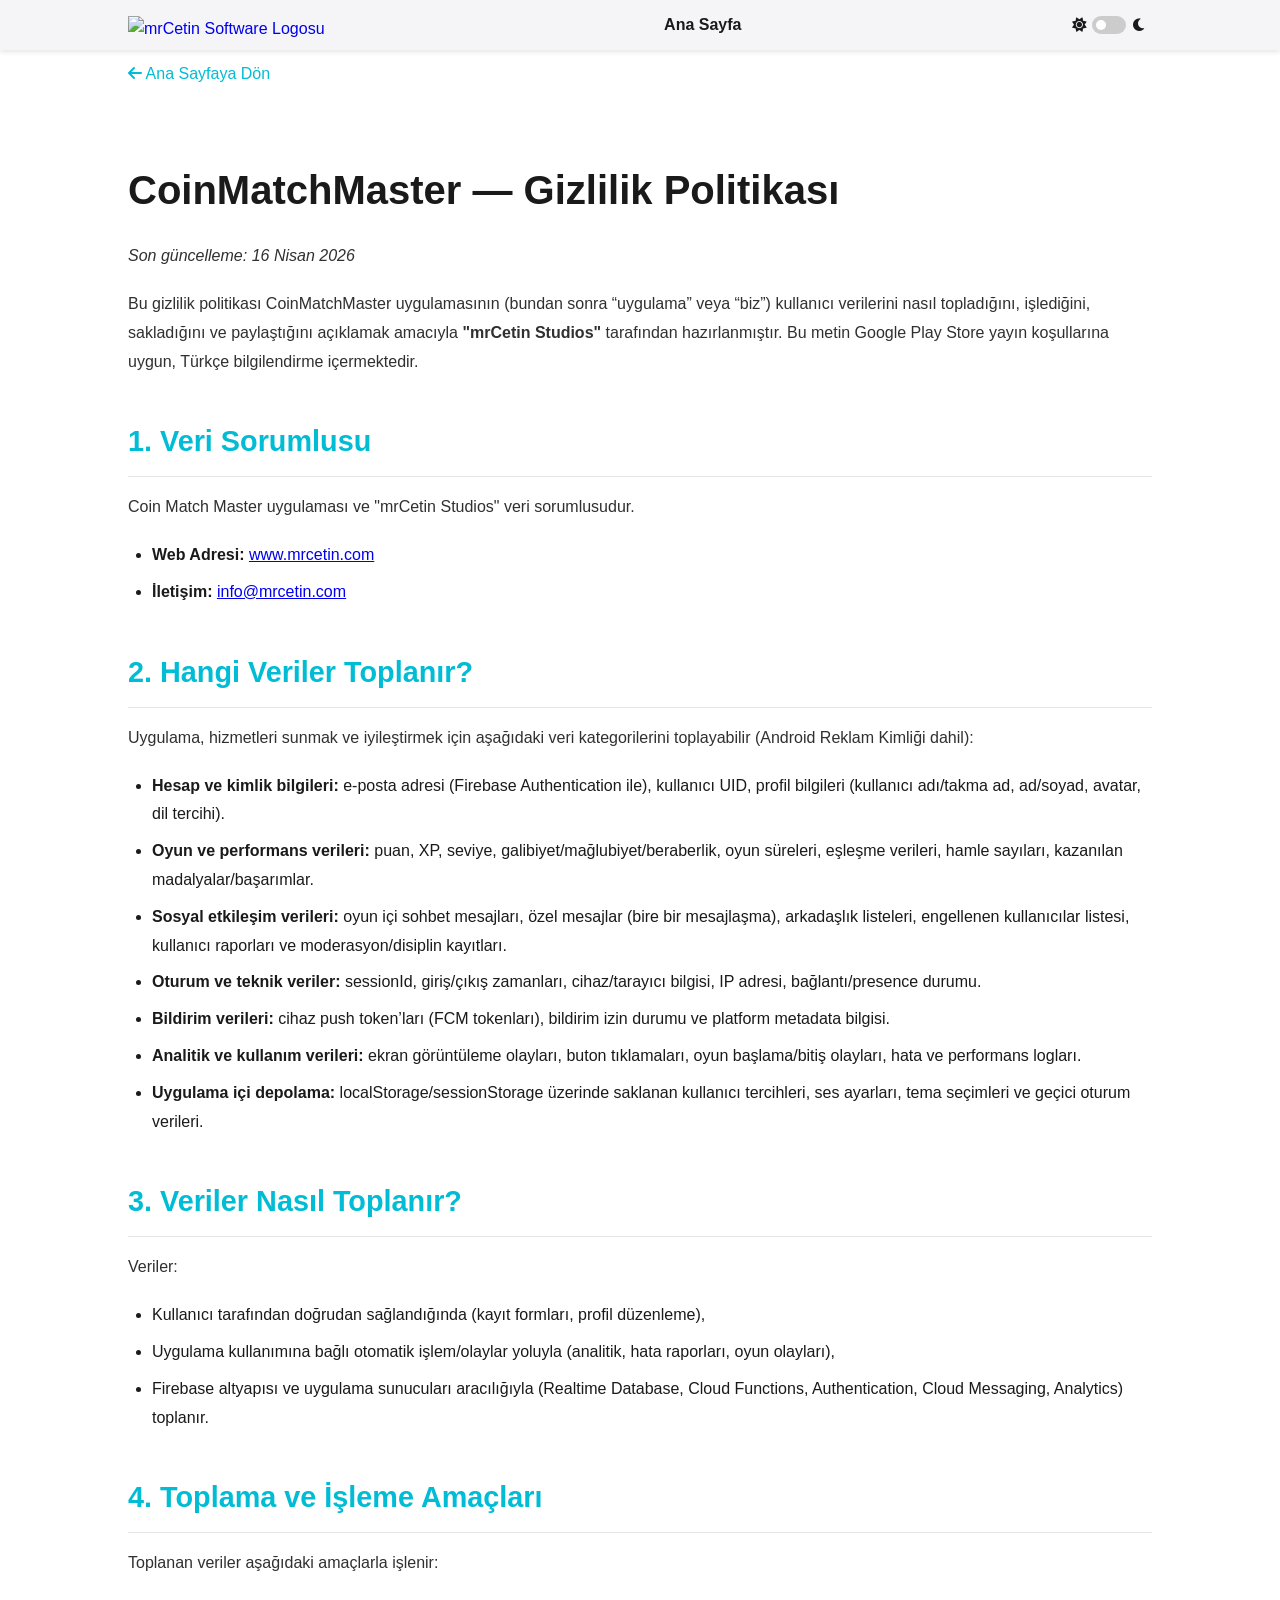
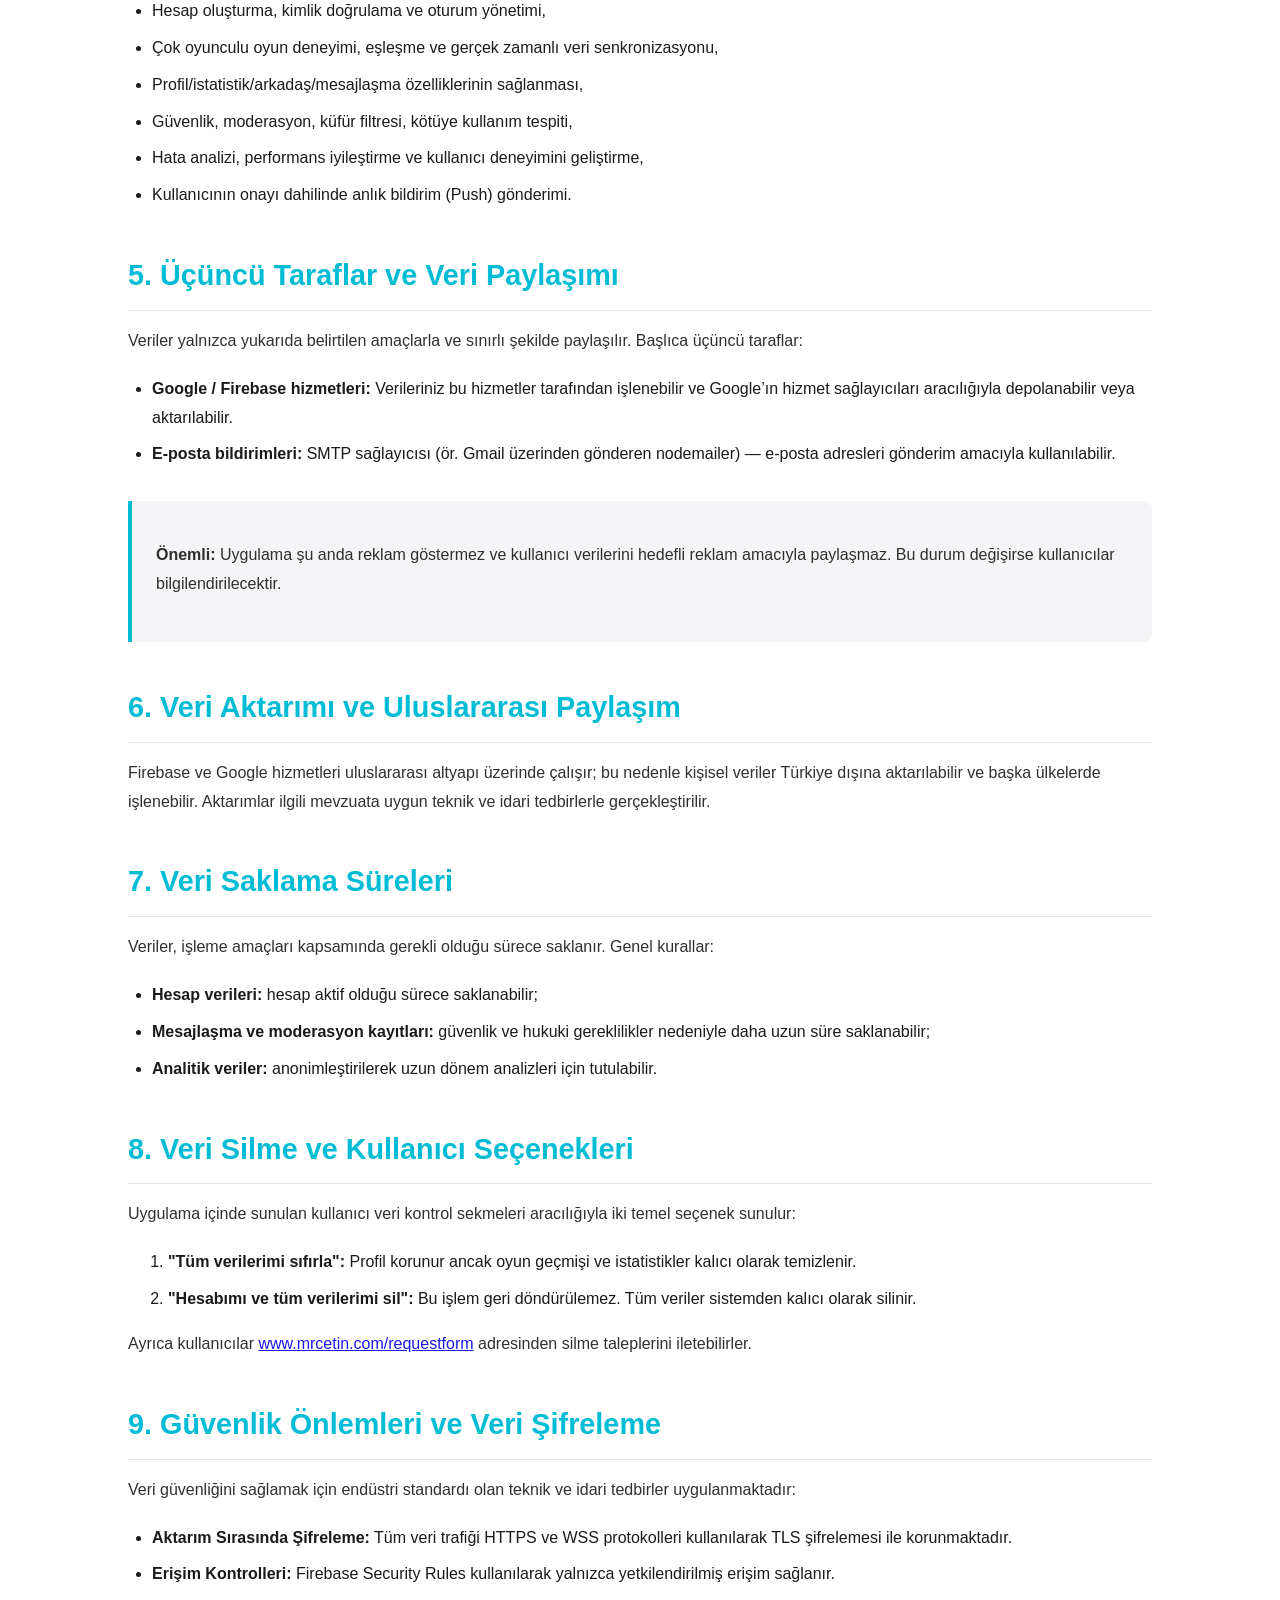
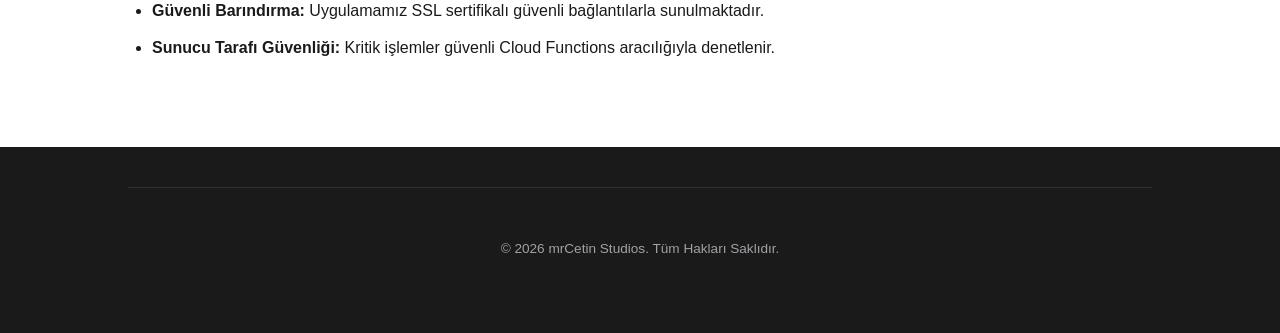
==== privacy-policy.html @ 42f7771f "Update footer links and copyright information; add privacy policy page." ====
<!DOCTYPE html>
<html lang="tr">
<head>
    <meta charset="UTF-8">
    <meta name="viewport" content="width=device-width, initial-scale=1.0">
    <title>Gizlilik Politikası — mrCetin Studios</title>
    <link rel="stylesheet" href="style.css">
    <link rel="stylesheet" href="https://cdnjs.cloudflare.com/ajax/libs/font-awesome/6.0.0-beta3/css/all.min.css">
    <style>
        .privacy-content {
            padding: 40px 0;
            line-height: 1.8;
        }
        .privacy-content h1 {
            font-size: 2.5rem;
            margin-bottom: 1rem;
            color: var(--color-text-primary);
        }
        .privacy-content h2 {
            font-size: 1.8rem;
            margin-top: 2.5rem;
            margin-bottom: 1rem;
            color: var(--color-accent-primary);
            border-bottom: 1px solid var(--color-shadow);
            padding-bottom: 0.5rem;
        }
        .privacy-content h3 {
            font-size: 1.3rem;
            margin-top: 1.5rem;
            color: var(--color-text-primary);
        }
        .privacy-content p {
            margin-bottom: 1.2rem;
            color: var(--color-text-primary);
            opacity: 0.9;
        }
        .privacy-content ul {
            margin-bottom: 1.5rem;
            padding-left: 1.5rem;
        }
        .privacy-content li {
            margin-bottom: 0.5rem;
        }
        .last-updated {
            font-style: italic;
            color: var(--color-footer-text);
            margin-bottom: 2rem;
        }
        .back-link {
            display: inline-block;
            margin-bottom: 2rem;
            color: var(--color-accent-primary);
            text-decoration: none;
            font-weight: 500;
        }
        .back-link:hover {
            text-decoration: underline;
        }
        .card-note {
            background-color: var(--color-background-secondary);
            border-left: 4px solid var(--color-accent-primary);
            padding: 1.5rem;
            margin: 2rem 0;
            border-radius: 0 8px 8px 0;
        }
    </style>
</head>
<body>
    <header>
        <div class="container">
            <a href="index.html" class="logo-link">
                <div class="logo">
                    <img src="logo.png" alt="mrCetin Software Logosu">
                </div>
            </a>
            <nav class="main-nav">
                <ul>
                    <li><a href="index.html">Ana Sayfa</a></li>
                </ul>
            </nav>
            <div class="theme-switch-wrapper">
                <i class="fas fa-sun"></i>
                <label class="theme-switch" for="theme-toggle">
                    <input type="checkbox" id="theme-toggle" />
                    <span class="slider"></span>
                </label>
                <i class="fas fa-moon"></i>
            </div>
            <div class="menu-toggle" id="mobile-menu-toggle">
                <i class="fas fa-bars"></i>
            </div>
        </div>
    </header>

    <div class="mobile-menu" id="mobile-menu">
        <nav>
            <ul>
                <li><a href="index.html">Ana Sayfa</a></li>
            </ul>
        </nav>
        <div class="theme-switch-wrapper mobile-theme-switch">
            <i class="fas fa-sun"></i>
            <label class="theme-switch" for="mobile-theme-toggle">
                <input type="checkbox" id="mobile-theme-toggle" />
                <span class="slider"></span>
            </label>
            <i class="fas fa-moon"></i>
        </div>
    </div>

    <main class="container">
        <article class="privacy-content">
            <a href="index.html" class="back-link"><i class="fas fa-arrow-left"></i> Ana Sayfaya Dön</a>
            
            <h1>CoinMatchMaster — Gizlilik Politikası</h1>
            <p class="last-updated">Son güncelleme: 16 Nisan 2026</p>

            <p>Bu gizlilik politikası CoinMatchMaster uygulamasının (bundan sonra “uygulama” veya “biz”) kullanıcı verilerini nasıl topladığını, işlediğini, sakladığını ve paylaştığını açıklamak amacıyla <strong>"mrCetin Studios"</strong> tarafından hazırlanmıştır. Bu metin Google Play Store yayın koşullarına uygun, Türkçe bilgilendirme içermektedir.</p>

            <h2>1. Veri Sorumlusu</h2>
            <p>Coin Match Master uygulaması ve "mrCetin Studios" veri sorumlusudur.</p>
            <ul>
                <li><strong>Web Adresi:</strong> <a href="http://www.mrcetin.com">www.mrcetin.com</a></li>
                <li><strong>İletişim:</strong> <a href="mailto:info@mrcetin.com">info@mrcetin.com</a></li>
            </ul>

            <h2>2. Hangi Veriler Toplanır?</h2>
            <p>Uygulama, hizmetleri sunmak ve iyileştirmek için aşağıdaki veri kategorilerini toplayabilir (Android Reklam Kimliği dahil):</p>
            <ul>
                <li><strong>Hesap ve kimlik bilgileri:</strong> e-posta adresi (Firebase Authentication ile), kullanıcı UID, profil bilgileri (kullanıcı adı/takma ad, ad/soyad, avatar, dil tercihi).</li>
                <li><strong>Oyun ve performans verileri:</strong> puan, XP, seviye, galibiyet/mağlubiyet/beraberlik, oyun süreleri, eşleşme verileri, hamle sayıları, kazanılan madalyalar/başarımlar.</li>
                <li><strong>Sosyal etkileşim verileri:</strong> oyun içi sohbet mesajları, özel mesajlar (bire bir mesajlaşma), arkadaşlık listeleri, engellenen kullanıcılar listesi, kullanıcı raporları ve moderasyon/disiplin kayıtları.</li>
                <li><strong>Oturum ve teknik veriler:</strong> sessionId, giriş/çıkış zamanları, cihaz/tarayıcı bilgisi, IP adresi, bağlantı/presence durumu.</li>
                <li><strong>Bildirim verileri:</strong> cihaz push token’ları (FCM tokenları), bildirim izin durumu ve platform metadata bilgisi.</li>
                <li><strong>Analitik ve kullanım verileri:</strong> ekran görüntüleme olayları, buton tıklamaları, oyun başlama/bitiş olayları, hata ve performans logları.</li>
                <li><strong>Uygulama içi depolama:</strong> localStorage/sessionStorage üzerinde saklanan kullanıcı tercihleri, ses ayarları, tema seçimleri ve geçici oturum verileri.</li>
            </ul>

            <h2>3. Veriler Nasıl Toplanır?</h2>
            <p>Veriler:</p>
            <ul>
                <li>Kullanıcı tarafından doğrudan sağlandığında (kayıt formları, profil düzenleme),</li>
                <li>Uygulama kullanımına bağlı otomatik işlem/olaylar yoluyla (analitik, hata raporları, oyun olayları),</li>
                <li>Firebase altyapısı ve uygulama sunucuları aracılığıyla (Realtime Database, Cloud Functions, Authentication, Cloud Messaging, Analytics) toplanır.</li>
            </ul>

            <h2>4. Toplama ve İşleme Amaçları</h2>
            <p>Toplanan veriler aşağıdaki amaçlarla işlenir:</p>
            <ul>
                <li>Hesap oluşturma, kimlik doğrulama ve oturum yönetimi,</li>
                <li>Çok oyunculu oyun deneyimi, eşleşme ve gerçek zamanlı veri senkronizasyonu,</li>
                <li>Profil/istatistik/arkadaş/mesajlaşma özelliklerinin sağlanması,</li>
                <li>Güvenlik, moderasyon, küfür filtresi, kötüye kullanım tespiti,</li>
                <li>Hata analizi, performans iyileştirme ve kullanıcı deneyimini geliştirme,</li>
                <li>Kullanıcının onayı dahilinde anlık bildirim (Push) gönderimi.</li>
            </ul>

            <h2>5. Üçüncü Taraflar ve Veri Paylaşımı</h2>
            <p>Veriler yalnızca yukarıda belirtilen amaçlarla ve sınırlı şekilde paylaşılır. Başlıca üçüncü taraflar:</p>
            <ul>
                <li><strong>Google / Firebase hizmetleri:</strong> Verileriniz bu hizmetler tarafından işlenebilir ve Google’ın hizmet sağlayıcıları aracılığıyla depolanabilir veya aktarılabilir.</li>
                <li><strong>E-posta bildirimleri:</strong> SMTP sağlayıcısı (ör. Gmail üzerinden gönderen nodemailer) — e-posta adresleri gönderim amacıyla kullanılabilir.</li>
            </ul>
            <div class="card-note">
                <p><strong>Önemli:</strong> Uygulama şu anda reklam göstermez ve kullanıcı verilerini hedefli reklam amacıyla paylaşmaz. Bu durum değişirse kullanıcılar bilgilendirilecektir.</p>
            </div>

            <h2>6. Veri Aktarımı ve Uluslararası Paylaşım</h2>
            <p>Firebase ve Google hizmetleri uluslararası altyapı üzerinde çalışır; bu nedenle kişisel veriler Türkiye dışına aktarılabilir ve başka ülkelerde işlenebilir. Aktarımlar ilgili mevzuata uygun teknik ve idari tedbirlerle gerçekleştirilir.</p>

            <h2>7. Veri Saklama Süreleri</h2>
            <p>Veriler, işleme amaçları kapsamında gerekli olduğu sürece saklanır. Genel kurallar:</p>
            <ul>
                <li><strong>Hesap verileri:</strong> hesap aktif olduğu sürece saklanabilir;</li>
                <li><strong>Mesajlaşma ve moderasyon kayıtları:</strong> güvenlik ve hukuki gereklilikler nedeniyle daha uzun süre saklanabilir;</li>
                <li><strong>Analitik veriler:</strong> anonimleştirilerek uzun dönem analizleri için tutulabilir.</li>
            </ul>

            <h2>8. Veri Silme ve Kullanıcı Seçenekleri</h2>
            <p>Uygulama içinde sunulan kullanıcı veri kontrol sekmeleri aracılığıyla iki temel seçenek sunulur:</p>
            <ol>
                <li><strong>"Tüm verilerimi sıfırla":</strong> Profil korunur ancak oyun geçmişi ve istatistikler kalıcı olarak temizlenir.</li>
                <li><strong>"Hesabımı ve tüm verilerimi sil":</strong> Bu işlem geri döndürülemez. Tüm veriler sistemden kalıcı olarak silinir.</li>
            </ol>
            <p>Ayrıca kullanıcılar <a href="http://www.mrcetin.com/requestform">www.mrcetin.com/requestform</a> adresinden silme taleplerini iletebilirler.</p>

            <h2>9. Güvenlik Önlemleri ve Veri Şifreleme</h2>
            <p>Veri güvenliğini sağlamak için endüstri standardı olan teknik ve idari tedbirler uygulanmaktadır:</p>
            <ul>
                <li><strong>Aktarım Sırasında Şifreleme:</strong> Tüm veri trafiği HTTPS ve WSS protokolleri kullanılarak TLS şifrelemesi ile korunmaktadır.</li>
                <li><strong>Erişim Kontrolleri:</strong> Firebase Security Rules kullanılarak yalnızca yetkilendirilmiş erişim sağlanır.</li>
                <li><strong>Güvenli Barındırma:</strong> Uygulamamız SSL sertifikalı güvenli bağlantılarla sunulmaktadır.</li>
                <li><strong>Sunucu Tarafı Güvenliği:</strong> Kritik işlemler güvenli Cloud Functions aracılığıyla denetlenir.</li>
            </ul>
        </article>
    </main>

    <footer>
        <div class="container">
            <p>&copy; 2026 mrCetin Studios. Tüm Hakları Saklıdır.</p>
        </div>
    </footer>

    <script src="script.js"></script>
</body>
</html>
---- style.css ----
:root {
    --color-text-primary: #1A1A1A;
    --color-background-primary: #FFFFFF;
    --color-background-secondary: #F5F5F7;
    --color-accent-primary: #00BCD4;
    --color-accent-secondary: #FF3B30;
    --color-header-background: #F5F5F7;
    --color-header-text: #1A1A1A;
    --color-footer-background: #1A1A1A;
    --color-footer-text: #A1A1A6;
    --color-modal-background: rgba(0,0,0,0.8);
    --color-modal-content-background: #FFFFFF;
    --color-shadow: rgba(0,0,0,0.1);
    --logo-filter: none;
}

[data-theme="dark"] {
    --color-text-primary: #FFFFFF;
    --color-background-primary: #1A1A1A;
    --color-background-secondary: #2C2C2E;
    --color-header-background: #1A1A1A;
    --color-header-text: #FFFFFF;
    --color-footer-text: #8E8E93;
    --color-modal-content-background: #2C2C2E;
    --color-shadow: rgba(255,255,255,0.2);
    --logo-filter: brightness(0) invert(1);
}

body {
    font-family: -apple-system, BlinkMacSystemFont, "Segoe UI", Roboto, Helvetica, Arial, sans-serif, "Apple Color Emoji", "Segoe UI Emoji", "Segoe UI Symbol";
    margin: 0;
    padding: 0;
    box-sizing: border-box;
    background-color: var(--color-background-primary);
    color: var(--color-text-primary);
    line-height: 1.6;
    transition: background-color 0.3s ease, color 0.3s ease;
}

.container {
    width: 90%;
    max-width: 1024px; /* Apple.com'a benzer daha dar bir içerik alanı */
    margin: 0 auto;
    padding: 20px 0;
}

/* Header */
header {
    background-color: var(--color-header-background);
    color: var(--color-header-text);
    padding: 3px 0; /* Further reduced vertical padding */
    position: fixed;
    width: 100%;
    top: 0;
    left: 0;
    z-index: 1000;
    box-shadow: 0 2px 5px var(--color-shadow);
}

header .container {
    display: flex;
    justify-content: space-between;
    align-items: center;
    padding: 5px 5px; /* Reduced vertical padding for header's container */
}

.logo-link {
    padding-top: 8px; /* Small buffer above the logo */
    text-decoration: none;
}

.logo {
    /* padding-top is now on .logo-link */
}

.logo img {
    height: 60px; /* Further reduced logo height */
    filter: none; /* Default dark logo for light mode */
    transition: filter 0.3s ease;
}

[data-theme="dark"] .logo img {
    filter: brightness(0) invert(1); /* Invert to white for dark mode */
}

nav.main-nav {
    display: flex;
}

nav.main-nav ul {
    list-style: none;
    margin: 0;
    padding: 0;
    display: flex;
}

nav.main-nav ul li {
    margin-left: 30px;
}

nav.main-nav ul li a {
    color: var(--color-header-text);
    text-decoration: none;
    font-weight: 600;
    font-size: 1em;
    transition: color 0.3s ease;
}

nav.main-nav ul li a:hover {
    color: var(--color-accent-primary); /* Vurgu rengi */
}

.language-selector.main-lang-selector {
    display: block;
}

.language-selector select {
    background-color: var(--color-header-background);
    color: var(--color-header-text);
    border: 1px solid var(--color-footer-text);
    padding: 6px 10px;
    border-radius: 5px;
    font-size: 0.9em;
    cursor: pointer;
    appearance: none;
    -webkit-appearance: none;
    -moz-appearance: none;
    background-repeat: no-repeat;
    background-position: right 8px top 50%;
    background-size: 10px auto;
    transition: background-color 0.3s ease, color 0.3s ease, border-color 0.3s ease;
    background-image: url('data:image/svg+xml;charset=US-ASCII,%3Csvg%20xmlns%3D%22http%3A%2F%2Fwww.w3.org%2F2000%2Fsvg%22%20width%3D%22292.4%22%20height%3D%22292.4%22%3E%3Cpath%20fill%3D%22%231A1A1A%22%20d%3D%22M287%2069.4a17.6%2017.6%200%200%200-13-5.4H18.4c-6.5%200-12.3%203.2-16.1%208.1-3.8%204.9-4.6%2011-2.4%2017.4l133.7%20163.5c3.8%204.9%209.6%208.1%2016.1%208.1s12.3-3.2%2016.1-8.1L289.4%2094.7c2.2-6.4%201.4-12.5-2.4-17.4z%22%2F%3E%3C%2Fsvg%3E');
}

[data-theme="dark"] .language-selector select {
    background-image: url('data:image/svg+xml;charset=US-ASCII,%3Csvg%20xmlns%3D%22http%3A%2F%2Fwww.w3.org%2F2000%2Fsvg%22%20width%3D%22292.4%22%20height%3D%22292.4%22%3E%3Cpath%20fill%3D%22%23FFFFFF%22%20d%3D%22M287%2069.4a17.6%2017.6%200%200%200-13-5.4H18.4c-6.5%200-12.3%203.2-16.1%208.1-3.8%204.9-4.6%2011-2.4%2017.4l133.7%20163.5c3.8%204.9%209.6%208.1%2016.1%208.1s12.3-3.2%2016.1-8.1L289.4%2094.7c2.2-6.4%201.4-12.5-2.4-17.4z%22%2F%3E%3C%2Fsvg%3E');
}

.language-selector select:focus {
    outline: none;
    border-color: var(--color-accent-primary);
}

.menu-toggle {
    display: none; /* Hide on desktop */
    font-size: 1.8em;
    cursor: pointer;
    color: var(--color-header-text);
}

/* Theme Toggle Switch */
.theme-switch-wrapper {
    display: flex;
    align-items: center;
    margin-left: 15px;
}

.theme-switch {
    display: inline-block;
    height: 18px;
    position: relative;
    width: 34px;
}

.theme-switch input {
    display:none;
}

.slider {
    background-color: #ccc;
    bottom: 0;
    cursor: pointer;
    left: 0;
    position: absolute;
    right: 0;
    top: 0;
    transition: .4s;
    border-radius: 18px;
}

.slider:before {
    background-color: white;
    bottom: 4px;
    content: "";
    height: 10px;
    left: 4px;
    position: absolute;
    transition: .4s;
    width: 10px;
    border-radius: 50%;
}

input:checked + .slider {
    background-color: var(--color-accent-primary);
}

input:checked + .slider:before {
    transform: translateX(16px);
}

.theme-switch-wrapper .fa-sun, .theme-switch-wrapper .fa-moon {
    color: var(--color-header-text);
    margin: 0 6px;
    font-size: 0.9em;
}

.mobile-menu {
    display: none; /* Hidden by default */
}

/* Hero Section */
.hero-section {
    background: var(--color-background-primary);
    color: var(--color-text-primary);
    text-align: center;
    padding: 140px 0; /* Adjusted for less space on desktop */
    display: flex;
    flex-direction: column; /* İçerikleri dikey hizalamak için */
    align-items: center;
    justify-content: center;
    /*min-height: 90vh; /* Tam ekran yüksekliği */
    margin-top: 0; /* Header yüksekliği kadar boşluk kaldırıldı, padding ile ayarlanacak */
    overflow: hidden; /* Animasyonlar için */
    position: relative;
}

.hero-section::before {
    content: '';
    position: absolute;
    top: 0;
    left: 0;
    width: 100%;
    height: 100%;
    background: linear-gradient(45deg, var(--color-accent-secondary), var(--color-accent-primary));
    opacity: 0.2;
    animation: gradientAnimation 15s ease infinite;
    z-index: 0;
}

.hero-section .container {
    position: relative;
    z-index: 1;
}

.hero-animated-logo {
    margin-bottom: 10px; /* Logo ile metin arasındaki boşluk azaltıldı */
    opacity: 0;
    animation: logoFadeInBlur 12s infinite alternate; /* Animasyon süresi artırıldı */
}

.hero-animated-logo img {
    height: 280px; /* Animasyonlu logo boyutu */
    filter: var(--logo-filter);
    transition: filter 0.3s ease;
}

@keyframes logoFadeInBlur {
    0% {
        opacity: 0;
        filter: var(--logo-filter) blur(10px);
        transform: translateY(-50px) scale(0.5);
    }
    10% {
        opacity: 1;
        filter: var(--logo-filter) blur(0px);
        transform: translateY(0) scale(1.2);
    }
    20% {
        opacity: 1;
        filter: var(--logo-filter) blur(0px);
        transform: translateY(0) scale(1.2);
    }
    25% {
        opacity: 0.5;
        filter: var(--logo-filter) blur(5px);
        transform: translateY(-5px) scale(1.15);
    }
    30% {
        opacity: 1;
        filter: var(--logo-filter) blur(0px);
        transform: translateY(0) scale(1.2);
    }
    80% {
        opacity: 1;
        filter: var(--logo-filter) blur(0px);
        transform: translateY(0) scale(1.2);
    }
    100% {
        opacity: 0;
        filter: var(--logo-filter) blur(10px);
        transform: translateY(50px) scale(0.5);
    }
}

.hero-section h1,
.hero-section p,
.hero-section .btn {
    opacity: 0; /* Re-enabled for testing IntersectionObserver */
    transform: translateY(30px); /* Re-enabled for testing IntersectionObserver */
    transition: opacity 0.8s ease-out, transform 0.8s ease-out;
}

.hero-section.is-visible h1 {
    opacity: 1;
    transform: translateY(0);
    transition-delay: 0.1s;
}

.hero-section.is-visible p {
    opacity: 1;
    transform: translateY(0);
    transition-delay: 0.3s;
}

.hero-section.is-visible .btn {
    opacity: 1;
    transform: translateY(0);
    transition-delay: 0.5s;
}

.hero-section h1 {
    font-size: 3.5em;
    margin-bottom: 20px;
    font-weight: 700;
    letter-spacing: -0.02em;
}

.hero-section p {
    font-size: 1.3em;
    margin-bottom: 40px;
    font-weight: 400;
    opacity: 0.8;
}

.btn {
    background-color: var(--color-accent-primary); /* Vurgu rengi */
    color: var(--color-white);
    padding: 12px 25px;
    text-decoration: none;
    border-radius: 50px;
    font-weight: 600;
    transition: background-color 0.3s ease, transform 0.2s ease;
    display: inline-block;
}

.btn:hover {
    background-color: #0097a7; /* Darker turquoise, consider making this a variable if needed */
    transform: translateY(-2px);
}

/* Section Stilleri */
.section {
    padding: 100px 0;
    text-align: center;
    background-color: var(--color-background-primary);
    position: relative; /* Animasyonlar için */
    overflow: hidden; /* Animasyonlar için */
    transition: background-color 0.3s ease;
}

.section:nth-of-type(even) {
    background-color: var(--color-background-secondary);
}

.section h2,
.section p,
.section .btn {
    opacity: 0;
    transform: translateY(30px);
    transition: opacity 0.8s ease-out, transform 0.8s ease-out;
}

.section.is-visible h2 {
    opacity: 1;
    transform: translateY(0);
    transition-delay: 0.1s;
}

.section.is-visible p {
    opacity: 1;
    transform: translateY(0);
    transition-delay: 0.3s;
}

.section.is-visible .btn {
    opacity: 1;
    transform: translateY(0);
    transition-delay: 0.5s;
}

.section h2 {
    font-size: 2.8em;
    margin-bottom: 50px;
    color: var(--color-text-primary);
    font-weight: 700;
    letter-spacing: -0.01em;
}

.section p {
    font-size: 1.1em;
    max-width: 800px;
    margin: 0 auto 20px auto;
    color: var(--color-text-secondary); /* Using a secondary text color for paragraphs */
}

/* Project Grid Stilleri */
.project-grid {
    display: grid;
    grid-template-columns: repeat(auto-fit, minmax(300px, 1fr));
    gap: 30px;
    margin-top: 50px;
}

.project-card {
    background-color: var(--color-background-primary);
    border-radius: 10px;
    box-shadow: 0 4px 15px var(--color-shadow);
    padding: 30px;
    text-align: left;
    transition: transform 0.3s ease, box-shadow 0.3s ease, background-color 0.3s ease;
}

.project-card:hover {
    transform: translateY(-10px);
    box-shadow: 0 8px 25px var(--color-shadow);
}

.project-card h3 {
    font-size: 1.8em;
    color: var(--color-text-primary);
    margin-bottom: 15px;
}

.project-card p {
    font-size: 1em;
    color: var(--color-text-secondary);
    line-height: 1.6;
    margin-bottom: 15px;
}

.project-card .status {
    display: inline-block;
    background-color: var(--color-accent-primary);
    color: var(--color-white);
    padding: 5px 15px;
    border-radius: 20px;
    font-size: 0.8em;
    font-weight: 600;
}

/* Contact Info Stilleri */
.contact-info {
    display: flex;
    flex-direction: column;
    align-items: center;
    margin-top: 30px;
}

.contact-info p,
.contact-info a {
    display: flex;
    align-items: center;
    margin: 10px 0;
    font-size: 1.1em;
    color: var(--color-text-primary);
    text-decoration: none;
}

.contact-info p i,
.contact-info a i {
    font-size: 1.3em;
    margin-right: 10px;
    color: var(--color-accent-primary);
}

.contact-info a:hover {
    color: var(--color-accent-primary);
}

/* Footer */
footer {
    background-color: var(--color-footer-background);
    color: var(--color-footer-text);
    padding: 40px 0;
    font-size: 0.85em;
    text-align: center;
    transition: background-color 0.3s ease, color 0.3s ease;
}

footer .container {
    border-top: 1px solid rgba(255,255,255,0.1);
    padding-top: 30px;
}

.footer-links {
    margin-bottom: 20px;
}

.footer-links a {
    color: var(--color-footer-text);
    text-decoration: none;
    margin: 0 15px;
    transition: color 0.3s ease;
}

.footer-links a:hover {
    color: var(--color-header-text); /* Using header text color for hover */
}

footer p {
    margin-top: 20px;
    color: var(--color-footer-text);
}

/* Modals */
.modal {
    display: none; /* Varsayılan olarak gizli */
    position: fixed; /* Sayfanın tamamını kaplar */
    z-index: 2000; /* Diğer her şeyin üzerinde */
    left: 0;
    top: 0;
    width: 100%;
    height: 100%;
    overflow: auto; /* İçerik sığmazsa kaydırma çubuğu */
    background-color: var(--color-modal-background); /* Yarı saydam siyah arka plan */
    backdrop-filter: blur(5px); /* Arka planı bulanıklaştır */
    -webkit-backdrop-filter: blur(5px);
}

.modal-content {
    background-color: var(--color-modal-content-background);
    margin: 10% auto; /* Üstten ve alttan boşluk, ortalanmış */
    padding: 20px; /* Adjusted padding */
    border: 1px solid var(--color-shadow);
    width: 80%; /* Genişlik */
    max-width: 700px;
    border-radius: 10px;
    position: relative;
    box-shadow: 0 5px 15px var(--color-shadow);
    animation: modalOpen 0.3s ease-out;
    transition: background-color 0.3s ease;
}

.modal-content h2 {
    color: var(--color-text-primary);
    font-size: 2em;
    margin-bottom: 20px;
}

.modal-content p {
    color: var(--color-text-secondary);
    text-align: left;
    font-size: 1em;
    line-height: 1.8;
    word-wrap: break-word; /* Ensures long words break and wrap */
    word-break: break-word; /* Ensures long words break and wrap */
}

.close-button {
    color: var(--color-text-primary);
    position: absolute;
    top: 15px;
    right: 25px;
    font-size: 35px;
    font-weight: bold;
    cursor: pointer;
    transition: color 0.3s ease;
}

.close-button:hover,
.close-button:focus {
    color: var(--color-accent-secondary);
    text-decoration: none;
    cursor: pointer;
}

@keyframes modalOpen {
    from { opacity: 0; transform: translateY(-50px); }
    to { opacity: 1; transform: translateY(0); }
}

/* Animasyonlar */
@keyframes gradientAnimation {
    0% { background-position: 0% 50%; }
    50% { background-position: 100% 50%; }
    100% { background-position: 0% 50%; }
}

/* Responsive Tasarım */
@media (max-width: 768px) {
    header .container {
        flex-direction: row; /* Keep logo and toggle on same row */
        justify-content: space-between; /* Space between logo and toggle */
        align-items: center;
    }

    nav.main-nav,
    .language-selector.main-lang-selector,
    .theme-switch-wrapper:not(.mobile-theme-switch) {
        display: none; /* Hide desktop nav and theme switcher on mobile */
    }

    .menu-toggle {
        display: block; /* Show hamburger icon on mobile */
    }

    .mobile-theme-switch {
        margin-top: 30px;
    }

    .mobile-menu {
        position: fixed;
        top: 0;
        left: 0;
        width: 100%;
        height: 100%;
        background-color: var(--color-header-background); /* Dark overlay */
        z-index: 999;
        display: flex;
        flex-direction: column;
        justify-content: center;
        align-items: center;
        transform: translateX(100%); /* Start off-screen to the right */
        transition: transform 0.3s ease-in-out, background-color 0.3s ease;
    }

    .mobile-menu.is-open {
        transform: translateX(0); /* Slide in */
    }

    .mobile-menu nav ul {
        list-style: none;
        padding: 0;
        text-align: center;
        margin-bottom: 30px;
    }

    .mobile-menu nav ul li {
        margin: 20px 0;
    }

    .mobile-menu nav ul li a {
        color: var(--color-header-text);
        text-decoration: none;
        font-size: 1.8em;
        font-weight: 600;
        transition: color 0.3s ease;
    }

    .mobile-menu nav ul li a:hover {
        color: var(--color-accent-primary);
    }

    .mobile-menu .language-selector select {
        background-color: var(--color-header-background);
        color: var(--color-header-text);
        border: 1px solid var(--color-footer-text);
        padding: 10px 20px;
        border-radius: 5px;
        font-size: 1.2em;
        cursor: pointer;
        appearance: none;
        -webkit-appearance: none;
        -moz-appearance: none;
        background-image: url('data:image/svg+xml;charset=US-ASCII,%3Csvg%20xmlns%3D%22http%3A%2F%2Fwww.w3.org%2F2000%2Fsvg%22%20width%3D%22292.4%22%20height%3D%22292.4%22%3E%3Cpath%20fill%3D%22%23ffffff%22%20d%3D%22M287%2069.4a17.6%2017.6%200%200%200-13-5.4H18.4c-6.5%200-12.3%203.2-16.1%208.1-3.8%204.9-4.6%2011-2.4%2017.4l133.7%20163.5c3.8%204.9%209.6%208.1%2016.1%208.1s12.3-3.2%2016.1-8.1L289.4%2094.7c2.2-6.4%201.4-12.5-2.4-17.4z%22%2F%3E%3C%2Fsvg%3E');
        background-repeat: no-repeat;
        background-position: right 15px center;
        background-size: 15px auto;
    }

    .hero-section {
        padding: 120px 0; /* Increased padding for mobile */
        min-height: auto; /* Allow height to be determined by content */
    }

    .hero-section h1 {
        font-size: 2.5em;
    }

    .hero-section p {
        font-size: 1.1em;
    }

    .section h2 {
        font-size: 2.2em;
    }

    .footer-links a {
        display: block;
        margin: 10px 0;
    }

    .modal-content {
        width: 95%;
        margin: 0 auto; /* Remove vertical margin */
        max-height: 100vh; /* Limit height to viewport height */
        overflow-y: auto; /* Enable vertical scrolling */
    }
}
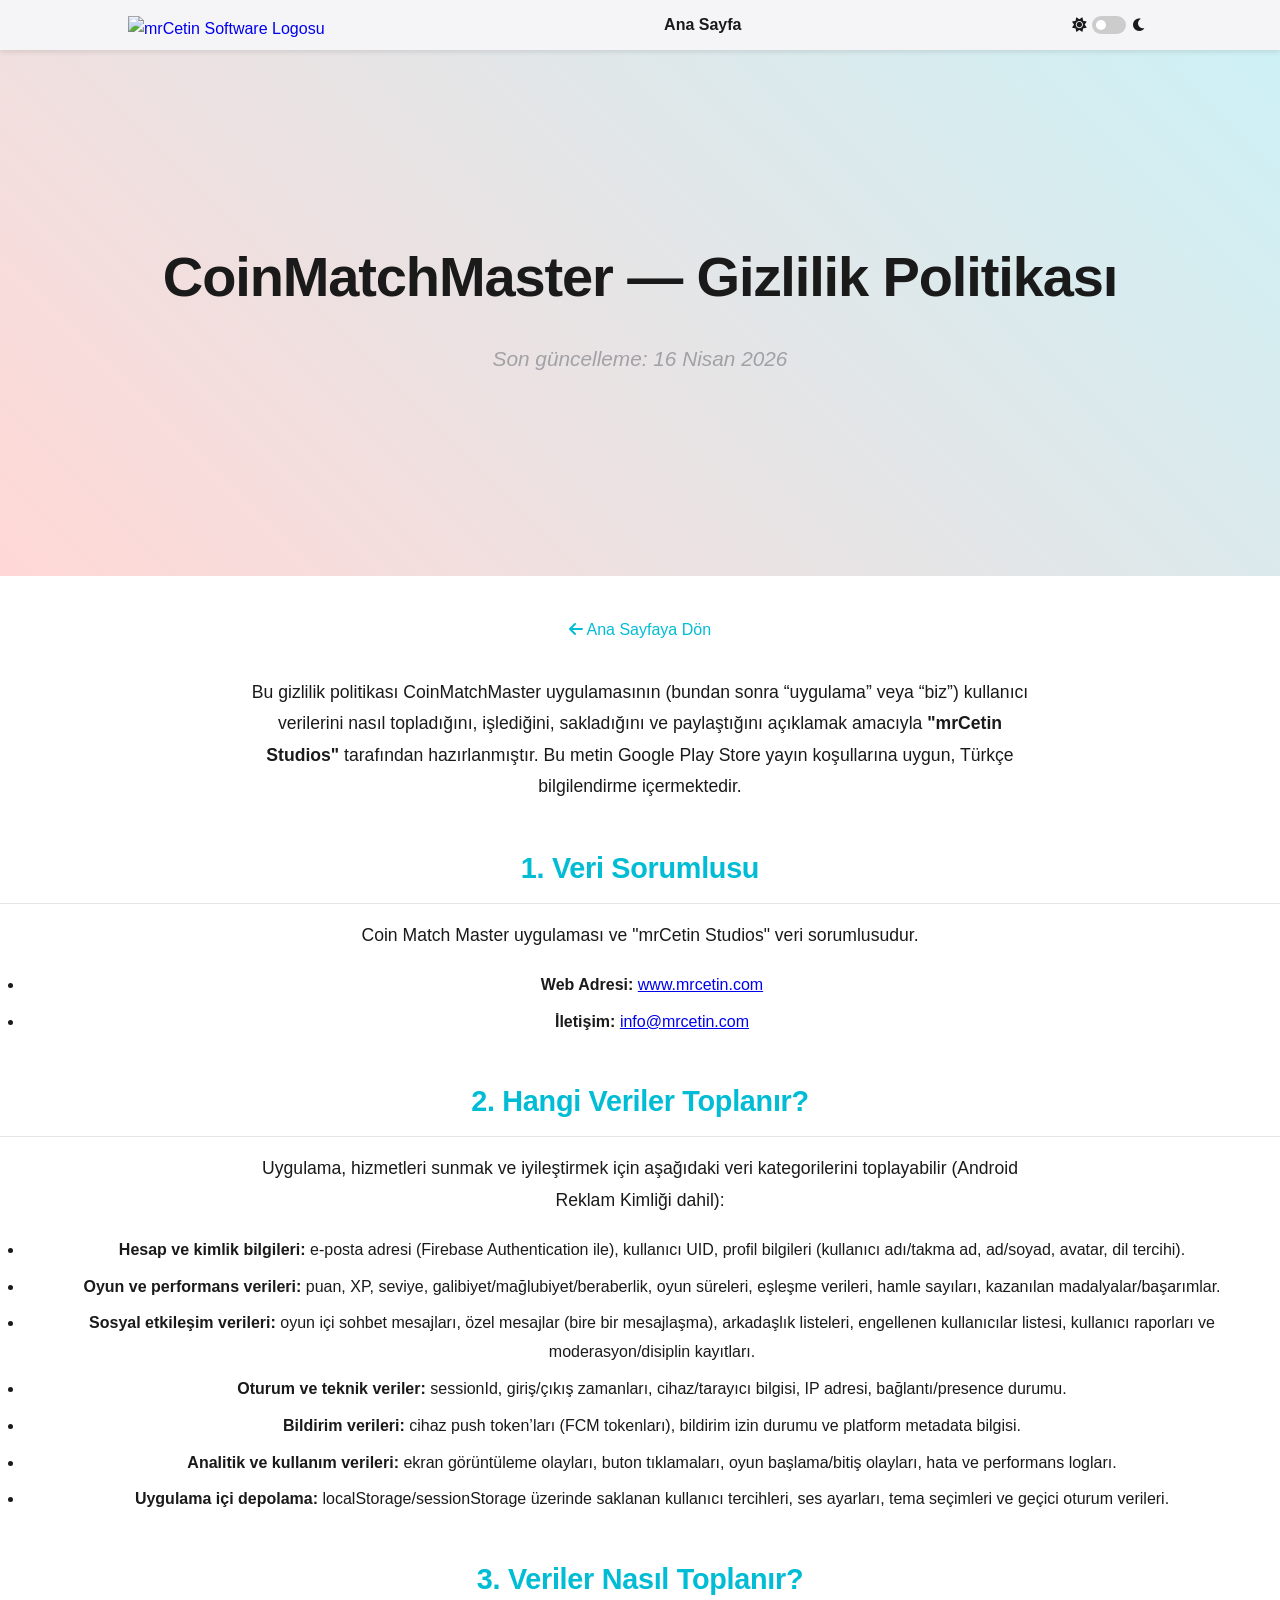
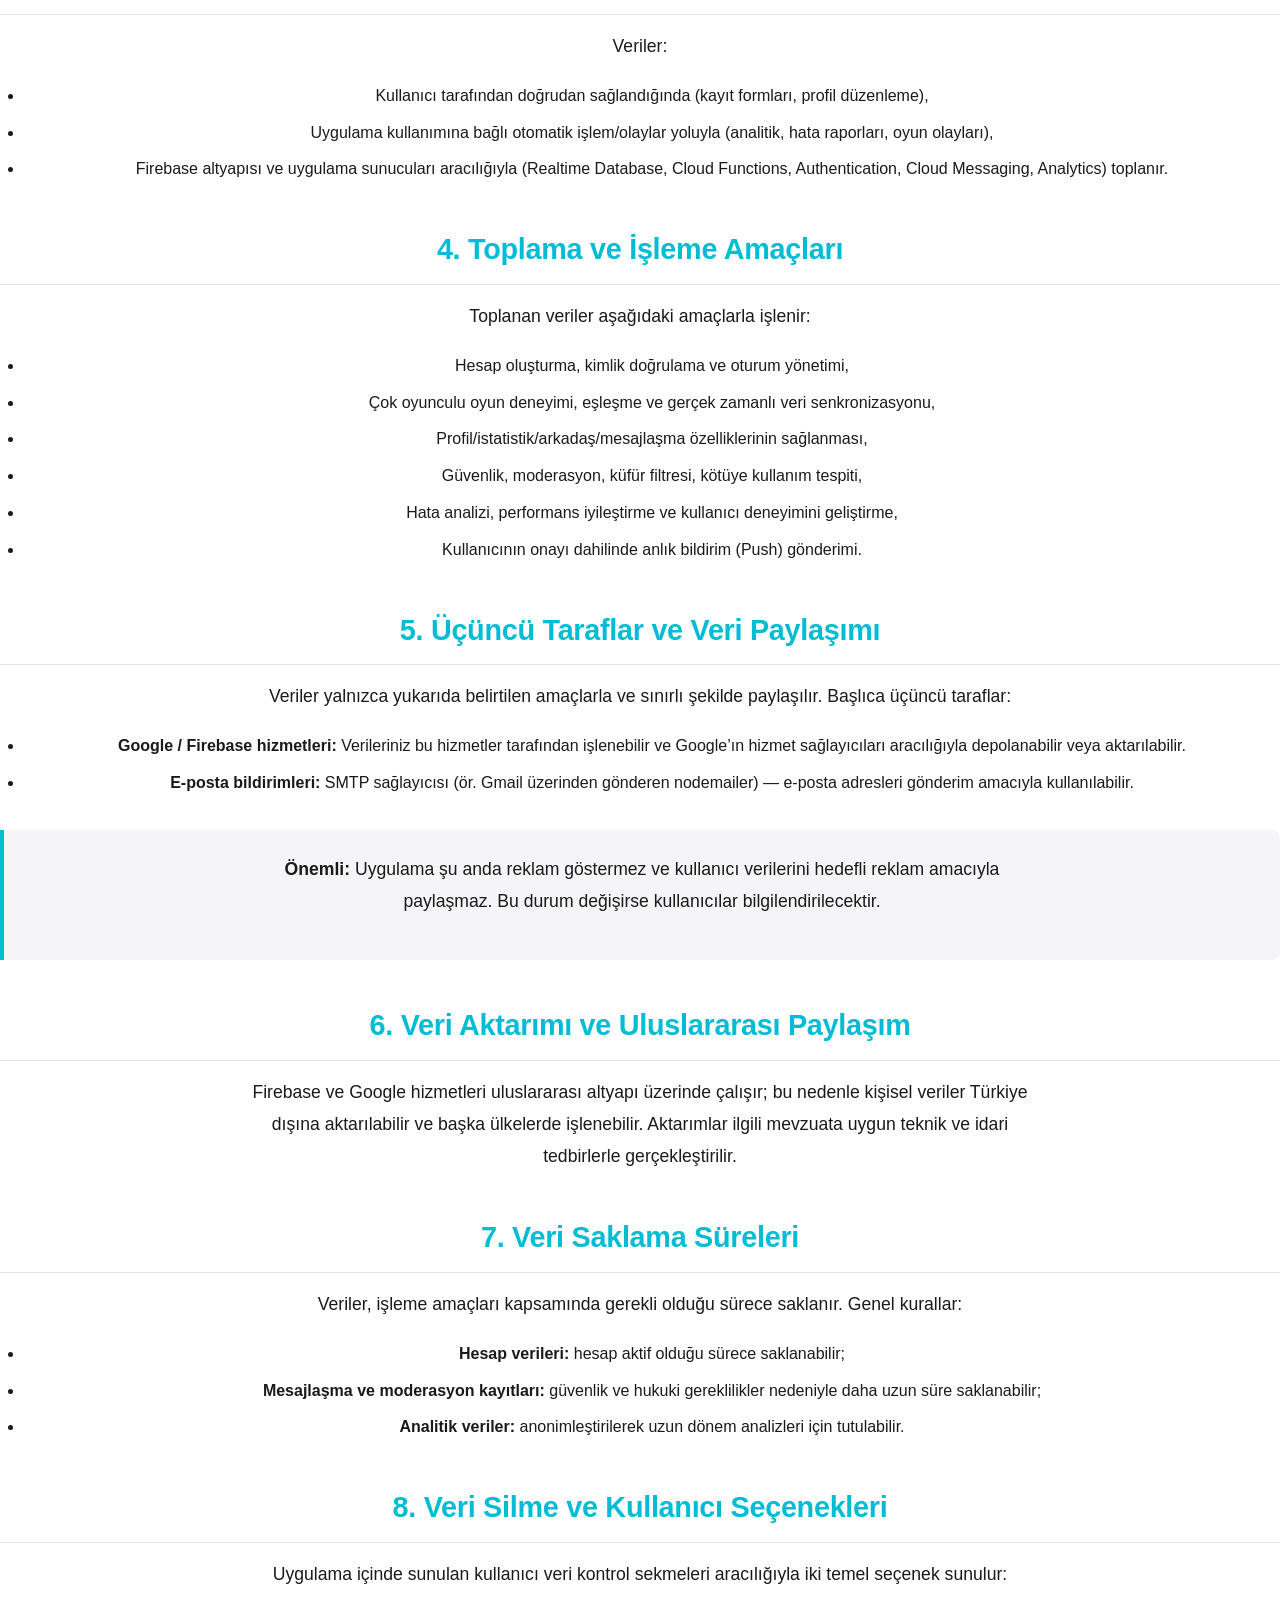
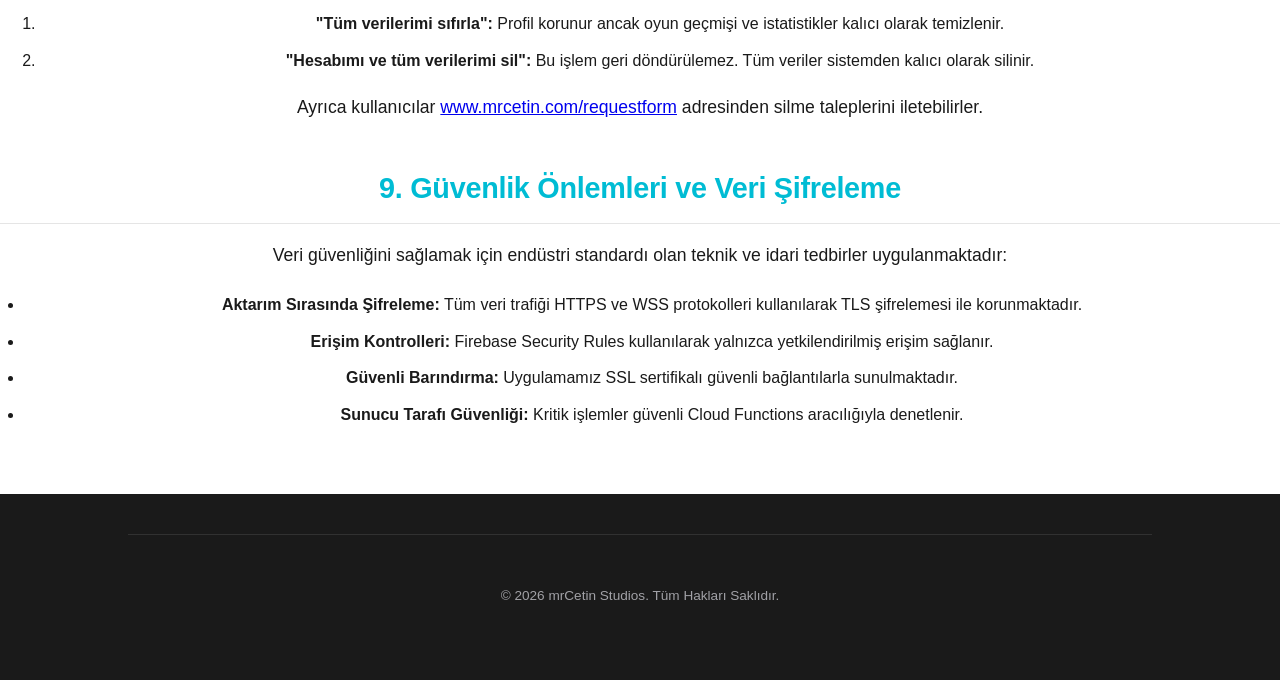
==== commit 5e220fe7: "Update contact email and add request form page" ====
--- a/privacy-policy.html
+++ b/privacy-policy.html
@@ -108,12 +108,19 @@
         </div>
     </div>
 
-    <main class="container">
-        <article class="privacy-content">
+    <main>
+        <section id="hero" class="hero-section">
+            <div class="container">
+                <div class="hero-animated-logo">
+                    <img src="logo.png" alt="mrCetin Software Animasyonlu Logo">
+                </div>
+                <h1>CoinMatchMaster — Gizlilik Politikası</h1>
+                <p class="last-updated">Son güncelleme: 16 Nisan 2026</p>
+            </div>
+        </section>
+
+        <article class="privacy-content section">
             <a href="index.html" class="back-link"><i class="fas fa-arrow-left"></i> Ana Sayfaya Dön</a>
-            
-            <h1>CoinMatchMaster — Gizlilik Politikası</h1>
-            <p class="last-updated">Son güncelleme: 16 Nisan 2026</p>
 
             <p>Bu gizlilik politikası CoinMatchMaster uygulamasının (bundan sonra “uygulama” veya “biz”) kullanıcı verilerini nasıl topladığını, işlediğini, sakladığını ve paylaştığını açıklamak amacıyla <strong>"mrCetin Studios"</strong> tarafından hazırlanmıştır. Bu metin Google Play Store yayın koşullarına uygun, Türkçe bilgilendirme içermektedir.</p>
 
@@ -182,7 +189,7 @@
                 <li><strong>"Tüm verilerimi sıfırla":</strong> Profil korunur ancak oyun geçmişi ve istatistikler kalıcı olarak temizlenir.</li>
                 <li><strong>"Hesabımı ve tüm verilerimi sil":</strong> Bu işlem geri döndürülemez. Tüm veriler sistemden kalıcı olarak silinir.</li>
             </ol>
-            <p>Ayrıca kullanıcılar <a href="http://www.mrcetin.com/requestform">www.mrcetin.com/requestform</a> adresinden silme taleplerini iletebilirler.</p>
+            <p>Ayrıca kullanıcılar <a href="requestform.html">www.mrcetin.com/requestform</a> adresinden silme taleplerini iletebilirler.</p>
 
             <h2>9. Güvenlik Önlemleri ve Veri Şifreleme</h2>
             <p>Veri güvenliğini sağlamak için endüstri standardı olan teknik ve idari tedbirler uygulanmaktadır:</p>
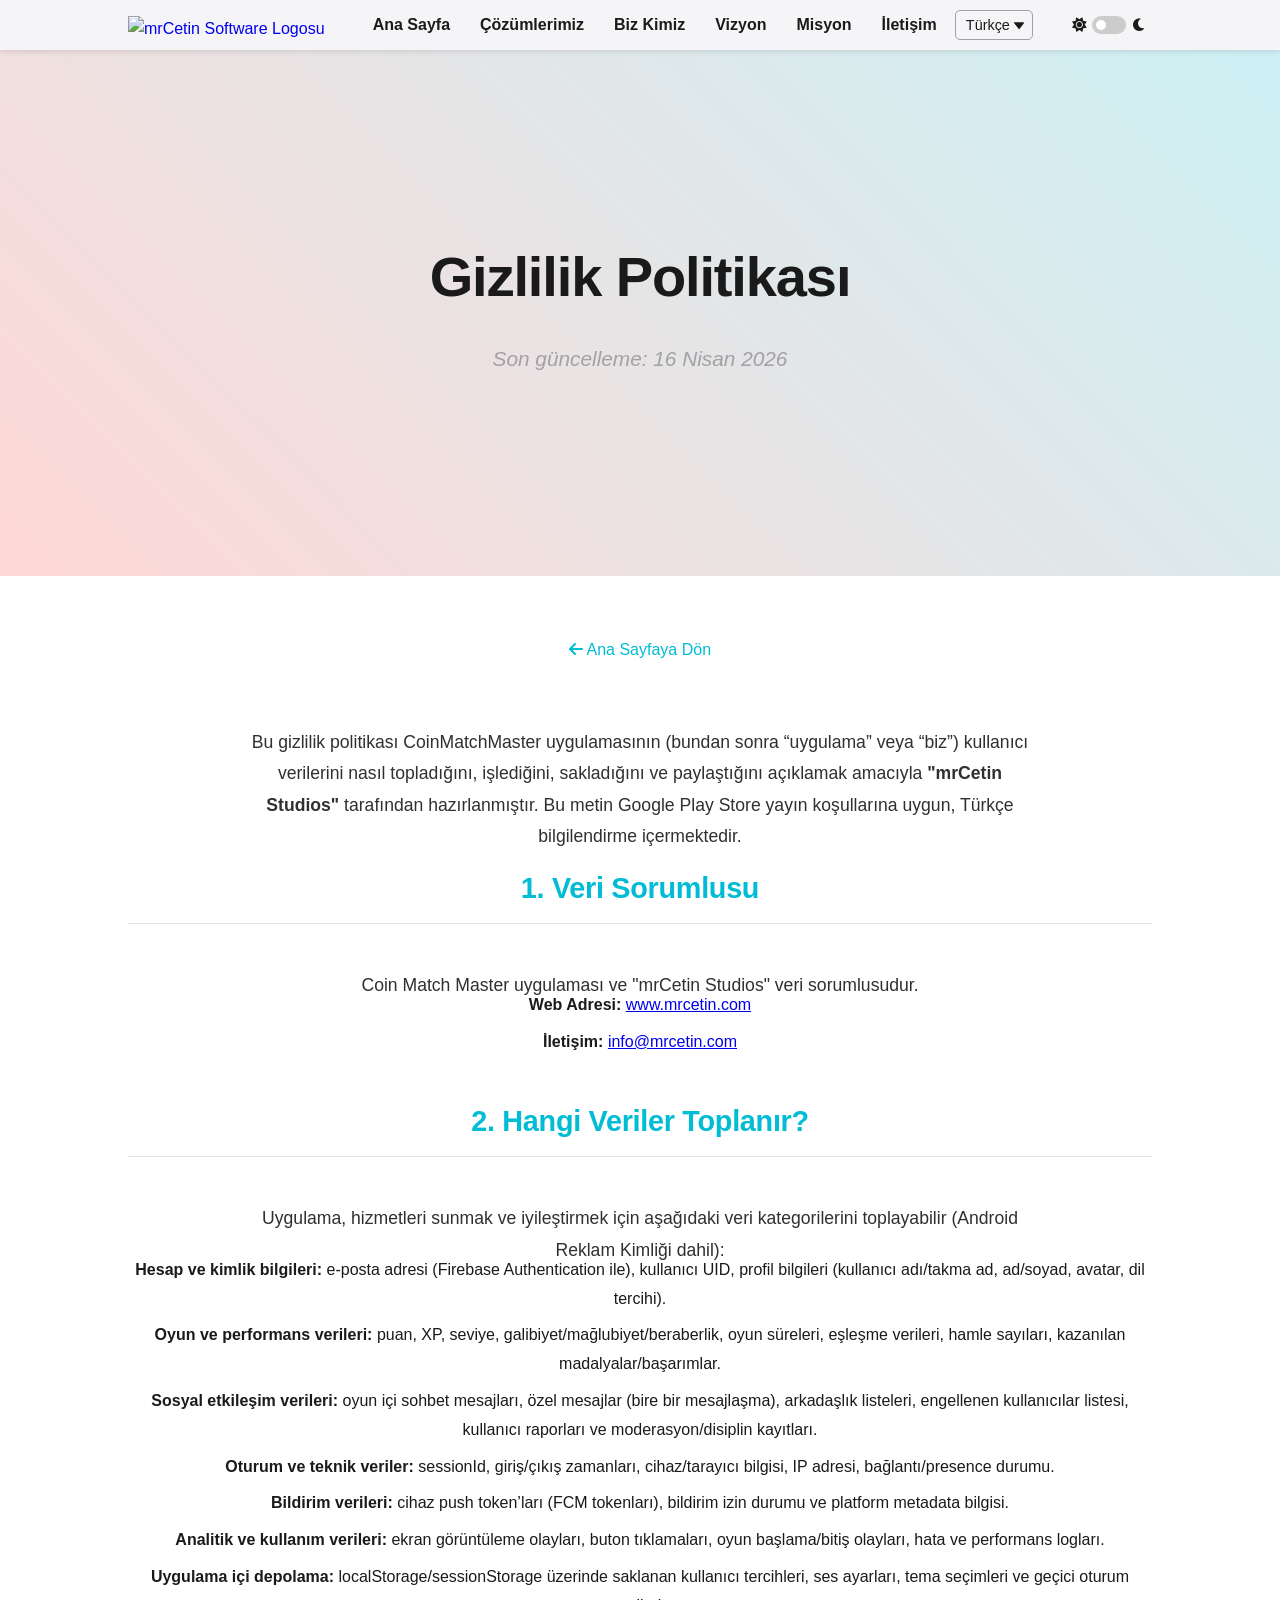
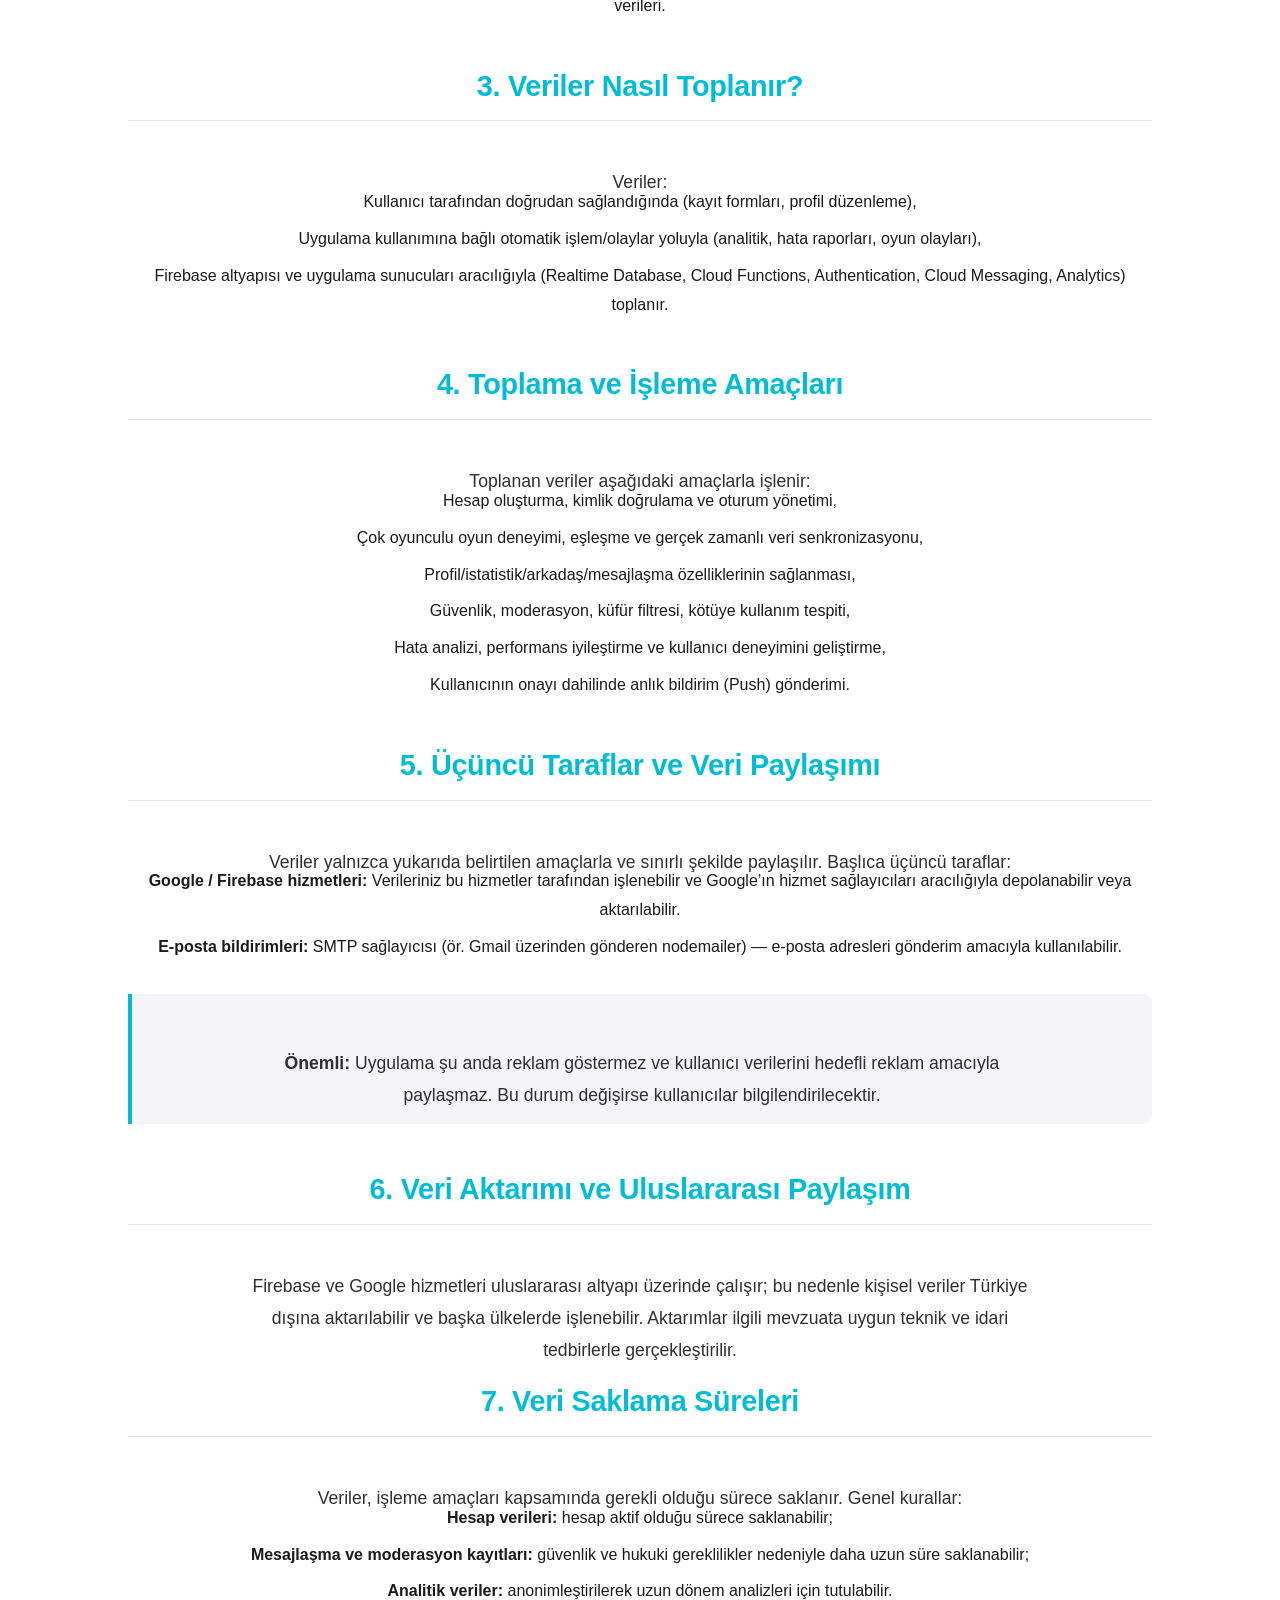
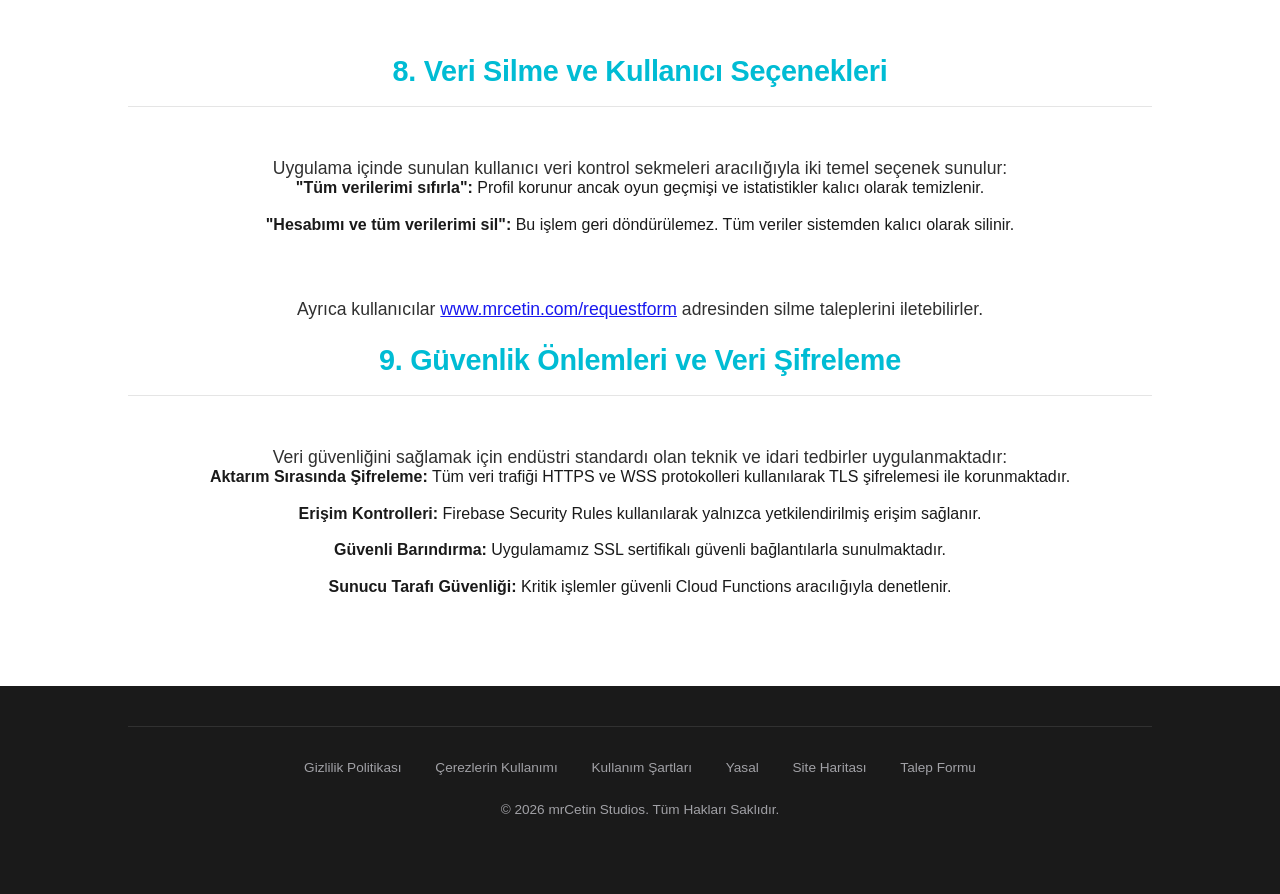
==== commit 3d8f2ece: "Update translations and enhance privacy policy and request form functionality - Updated copyright ye" ====
--- a/privacy-policy.html
+++ b/privacy-policy.html
@@ -3,7 +3,7 @@
 <head>
     <meta charset="UTF-8">
     <meta name="viewport" content="width=device-width, initial-scale=1.0">
-    <title>Gizlilik Politikası — mrCetin Studios</title>
+    <title data-i18n="privacy_policy_title">Gizlilik Politikası — mrCetin Studios</title>
     <link rel="stylesheet" href="style.css">
     <link rel="stylesheet" href="https://cdnjs.cloudflare.com/ajax/libs/font-awesome/6.0.0-beta3/css/all.min.css">
     <style>
@@ -34,9 +34,13 @@
             color: var(--color-text-primary);
             opacity: 0.9;
         }
-        .privacy-content ul {
+        .privacy-content ul,
+        .privacy-content ol {
             margin-bottom: 1.5rem;
-            padding-left: 1.5rem;
+            /* Remove default list markers for cleaner appearance */
+            padding-inline-start: 0;
+            padding-inline-end: 0;
+            list-style: none;
         }
         .privacy-content li {
             margin-bottom: 0.5rem;
@@ -70,14 +74,34 @@
         <div class="container">
             <a href="index.html" class="logo-link">
                 <div class="logo">
-                    <img src="logo.png" alt="mrCetin Software Logosu">
+                    <img src="logo.png" alt="mrCetin Software Logosu" data-i18n-alt="logo_alt">
                 </div>
             </a>
             <nav class="main-nav">
                 <ul>
-                    <li><a href="index.html">Ana Sayfa</a></li>
+                    <li><a href="index.html" data-i18n="nav_home">Ana Sayfa</a></li>
+                    <li><a href="index.html#applications" data-i18n="nav_applications">Çözümlerimiz</a></li>
+                    <li><a href="index.html#about-us" data-i18n="nav_about_us">Biz Kimiz</a></li>
+                    <li><a href="index.html#vision" data-i18n="nav_vision">Vizyon</a></li>
+                    <li><a href="index.html#mission" data-i18n="nav_mission">Misyon</a></li>
+                    <li><a href="index.html#contact" data-i18n="nav_contact">İletişim</a></li>
                 </ul>
             </nav>
+            <div class="language-selector main-lang-selector">
+                <select id="language-select">
+                    <option value="tr">Türkçe</option>
+                    <option value="en">English</option>
+                    <option value="de">Deutsch</option>
+                    <option value="fr">Français</option>
+                    <option value="it">Italiano</option>
+                    <option value="es">Español</option>
+                    <option value="ru">Русский</option>
+                    <option value="ja">日本語</option>
+                    <option value="zh">中文</option>
+                    <option value="ko">한국어</option>
+                    <option value="ar">العربية</option>
+                </select>
+            </div>
             <div class="theme-switch-wrapper">
                 <i class="fas fa-sun"></i>
                 <label class="theme-switch" for="theme-toggle">
@@ -93,11 +117,26 @@
     </header>
 
     <div class="mobile-menu" id="mobile-menu">
-        <nav>
+                <nav>
             <ul>
-                <li><a href="index.html">Ana Sayfa</a></li>
+                <li><a href="index.html" data-i18n="nav_home">Ana Sayfa</a></li>
             </ul>
         </nav>
+        <div class="language-selector">
+            <select id="mobile-language-select">
+                <option value="tr">Türkçe</option>
+                <option value="en">English</option>
+                <option value="de">Deutsch</option>
+                <option value="es">Español</option>
+                <option value="ru">Русский</option>
+                <option value="ja">日本語</option>
+                <option value="zh">中文</option>
+                <option value="ko">한국어</option>
+                <option value="ar">العربية</option>
+                <option value="fr">Français</option>
+                <option value="it">Italiano</option>
+            </select>
+        </div>
         <div class="theme-switch-wrapper mobile-theme-switch">
             <i class="fas fa-sun"></i>
             <label class="theme-switch" for="mobile-theme-toggle">
@@ -112,101 +151,154 @@
         <section id="hero" class="hero-section">
             <div class="container">
                 <div class="hero-animated-logo">
-                    <img src="logo.png" alt="mrCetin Software Animasyonlu Logo">
+                    <img src="logo.png" alt="mrCetin Software Animasyonlu Logo" data-i18n-alt="logo_alt">
                 </div>
-                <h1>CoinMatchMaster — Gizlilik Politikası</h1>
-                <p class="last-updated">Son güncelleme: 16 Nisan 2026</p>
+                <h1 data-i18n="privacy_policy_title">Gizlilik Politikası</h1>
+                <p class="last-updated" data-i18n="privacy_policy_last_updated">Son güncelleme: 16 Nisan 2026</p>
             </div>
         </section>
 
         <article class="privacy-content section">
-            <a href="index.html" class="back-link"><i class="fas fa-arrow-left"></i> Ana Sayfaya Dön</a>
-
-            <p>Bu gizlilik politikası CoinMatchMaster uygulamasının (bundan sonra “uygulama” veya “biz”) kullanıcı verilerini nasıl topladığını, işlediğini, sakladığını ve paylaştığını açıklamak amacıyla <strong>"mrCetin Studios"</strong> tarafından hazırlanmıştır. Bu metin Google Play Store yayın koşullarına uygun, Türkçe bilgilendirme içermektedir.</p>
-
-            <h2>1. Veri Sorumlusu</h2>
-            <p>Coin Match Master uygulaması ve "mrCetin Studios" veri sorumlusudur.</p>
-            <ul>
-                <li><strong>Web Adresi:</strong> <a href="http://www.mrcetin.com">www.mrcetin.com</a></li>
-                <li><strong>İletişim:</strong> <a href="mailto:info@mrcetin.com">info@mrcetin.com</a></li>
-            </ul>
-
-            <h2>2. Hangi Veriler Toplanır?</h2>
-            <p>Uygulama, hizmetleri sunmak ve iyileştirmek için aşağıdaki veri kategorilerini toplayabilir (Android Reklam Kimliği dahil):</p>
-            <ul>
-                <li><strong>Hesap ve kimlik bilgileri:</strong> e-posta adresi (Firebase Authentication ile), kullanıcı UID, profil bilgileri (kullanıcı adı/takma ad, ad/soyad, avatar, dil tercihi).</li>
-                <li><strong>Oyun ve performans verileri:</strong> puan, XP, seviye, galibiyet/mağlubiyet/beraberlik, oyun süreleri, eşleşme verileri, hamle sayıları, kazanılan madalyalar/başarımlar.</li>
-                <li><strong>Sosyal etkileşim verileri:</strong> oyun içi sohbet mesajları, özel mesajlar (bire bir mesajlaşma), arkadaşlık listeleri, engellenen kullanıcılar listesi, kullanıcı raporları ve moderasyon/disiplin kayıtları.</li>
-                <li><strong>Oturum ve teknik veriler:</strong> sessionId, giriş/çıkış zamanları, cihaz/tarayıcı bilgisi, IP adresi, bağlantı/presence durumu.</li>
-                <li><strong>Bildirim verileri:</strong> cihaz push token’ları (FCM tokenları), bildirim izin durumu ve platform metadata bilgisi.</li>
-                <li><strong>Analitik ve kullanım verileri:</strong> ekran görüntüleme olayları, buton tıklamaları, oyun başlama/bitiş olayları, hata ve performans logları.</li>
-                <li><strong>Uygulama içi depolama:</strong> localStorage/sessionStorage üzerinde saklanan kullanıcı tercihleri, ses ayarları, tema seçimleri ve geçici oturum verileri.</li>
-            </ul>
-
-            <h2>3. Veriler Nasıl Toplanır?</h2>
-            <p>Veriler:</p>
-            <ul>
-                <li>Kullanıcı tarafından doğrudan sağlandığında (kayıt formları, profil düzenleme),</li>
-                <li>Uygulama kullanımına bağlı otomatik işlem/olaylar yoluyla (analitik, hata raporları, oyun olayları),</li>
-                <li>Firebase altyapısı ve uygulama sunucuları aracılığıyla (Realtime Database, Cloud Functions, Authentication, Cloud Messaging, Analytics) toplanır.</li>
-            </ul>
-
-            <h2>4. Toplama ve İşleme Amaçları</h2>
-            <p>Toplanan veriler aşağıdaki amaçlarla işlenir:</p>
-            <ul>
-                <li>Hesap oluşturma, kimlik doğrulama ve oturum yönetimi,</li>
-                <li>Çok oyunculu oyun deneyimi, eşleşme ve gerçek zamanlı veri senkronizasyonu,</li>
-                <li>Profil/istatistik/arkadaş/mesajlaşma özelliklerinin sağlanması,</li>
-                <li>Güvenlik, moderasyon, küfür filtresi, kötüye kullanım tespiti,</li>
-                <li>Hata analizi, performans iyileştirme ve kullanıcı deneyimini geliştirme,</li>
-                <li>Kullanıcının onayı dahilinde anlık bildirim (Push) gönderimi.</li>
-            </ul>
-
-            <h2>5. Üçüncü Taraflar ve Veri Paylaşımı</h2>
-            <p>Veriler yalnızca yukarıda belirtilen amaçlarla ve sınırlı şekilde paylaşılır. Başlıca üçüncü taraflar:</p>
-            <ul>
-                <li><strong>Google / Firebase hizmetleri:</strong> Verileriniz bu hizmetler tarafından işlenebilir ve Google’ın hizmet sağlayıcıları aracılığıyla depolanabilir veya aktarılabilir.</li>
-                <li><strong>E-posta bildirimleri:</strong> SMTP sağlayıcısı (ör. Gmail üzerinden gönderen nodemailer) — e-posta adresleri gönderim amacıyla kullanılabilir.</li>
-            </ul>
-            <div class="card-note">
-                <p><strong>Önemli:</strong> Uygulama şu anda reklam göstermez ve kullanıcı verilerini hedefli reklam amacıyla paylaşmaz. Bu durum değişirse kullanıcılar bilgilendirilecektir.</p>
-            </div>
-
-            <h2>6. Veri Aktarımı ve Uluslararası Paylaşım</h2>
-            <p>Firebase ve Google hizmetleri uluslararası altyapı üzerinde çalışır; bu nedenle kişisel veriler Türkiye dışına aktarılabilir ve başka ülkelerde işlenebilir. Aktarımlar ilgili mevzuata uygun teknik ve idari tedbirlerle gerçekleştirilir.</p>
-
-            <h2>7. Veri Saklama Süreleri</h2>
-            <p>Veriler, işleme amaçları kapsamında gerekli olduğu sürece saklanır. Genel kurallar:</p>
-            <ul>
-                <li><strong>Hesap verileri:</strong> hesap aktif olduğu sürece saklanabilir;</li>
-                <li><strong>Mesajlaşma ve moderasyon kayıtları:</strong> güvenlik ve hukuki gereklilikler nedeniyle daha uzun süre saklanabilir;</li>
-                <li><strong>Analitik veriler:</strong> anonimleştirilerek uzun dönem analizleri için tutulabilir.</li>
-            </ul>
-
-            <h2>8. Veri Silme ve Kullanıcı Seçenekleri</h2>
-            <p>Uygulama içinde sunulan kullanıcı veri kontrol sekmeleri aracılığıyla iki temel seçenek sunulur:</p>
-            <ol>
-                <li><strong>"Tüm verilerimi sıfırla":</strong> Profil korunur ancak oyun geçmişi ve istatistikler kalıcı olarak temizlenir.</li>
-                <li><strong>"Hesabımı ve tüm verilerimi sil":</strong> Bu işlem geri döndürülemez. Tüm veriler sistemden kalıcı olarak silinir.</li>
-            </ol>
-            <p>Ayrıca kullanıcılar <a href="requestform.html">www.mrcetin.com/requestform</a> adresinden silme taleplerini iletebilirler.</p>
-
-            <h2>9. Güvenlik Önlemleri ve Veri Şifreleme</h2>
-            <p>Veri güvenliğini sağlamak için endüstri standardı olan teknik ve idari tedbirler uygulanmaktadır:</p>
-            <ul>
-                <li><strong>Aktarım Sırasında Şifreleme:</strong> Tüm veri trafiği HTTPS ve WSS protokolleri kullanılarak TLS şifrelemesi ile korunmaktadır.</li>
-                <li><strong>Erişim Kontrolleri:</strong> Firebase Security Rules kullanılarak yalnızca yetkilendirilmiş erişim sağlanır.</li>
-                <li><strong>Güvenli Barındırma:</strong> Uygulamamız SSL sertifikalı güvenli bağlantılarla sunulmaktadır.</li>
-                <li><strong>Sunucu Tarafı Güvenliği:</strong> Kritik işlemler güvenli Cloud Functions aracılığıyla denetlenir.</li>
-            </ul>
+            <div class="container">
+            <a href="index.html" class="back-link"><i class="fas fa-arrow-left"></i> <span data-i18n="back_to_home">Ana Sayfaya Dön</span></a>
+
+            <div id="privacy-body">
+                <p>Bu gizlilik politikası CoinMatchMaster uygulamasının (bundan sonra “uygulama” veya “biz”) kullanıcı verilerini nasıl topladığını, işlediğini, sakladığını ve paylaştığını açıklamak amacıyla <strong>"mrCetin Studios"</strong> tarafından hazırlanmıştır. Bu metin Google Play Store yayın koşullarına uygun, Türkçe bilgilendirme içermektedir.</p>
+
+                <h2>1. Veri Sorumlusu</h2>
+                <p>Coin Match Master uygulaması ve "mrCetin Studios" veri sorumlusudur.</p>
+                <ul>
+                    <li><strong>Web Adresi:</strong> <a href="http://www.mrcetin.com">www.mrcetin.com</a></li>
+                    <li><strong>İletişim:</strong> <a href="mailto:info@mrcetin.com">info@mrcetin.com</a></li>
+                </ul>
+
+                <h2>2. Hangi Veriler Toplanır?</h2>
+                <p>Uygulama, hizmetleri sunmak ve iyileştirmek için aşağıdaki veri kategorilerini toplayabilir (Android Reklam Kimliği dahil):</p>
+                <ul>
+                    <li><strong>Hesap ve kimlik bilgileri:</strong> e-posta adresi (Firebase Authentication ile), kullanıcı UID, profil bilgileri (kullanıcı adı/takma ad, ad/soyad, avatar, dil tercihi).</li>
+                    <li><strong>Oyun ve performans verileri:</strong> puan, XP, seviye, galibiyet/mağlubiyet/beraberlik, oyun süreleri, eşleşme verileri, hamle sayıları, kazanılan madalyalar/başarımlar.</li>
+                    <li><strong>Sosyal etkileşim verileri:</strong> oyun içi sohbet mesajları, özel mesajlar (bire bir mesajlaşma), arkadaşlık listeleri, engellenen kullanıcılar listesi, kullanıcı raporları ve moderasyon/disiplin kayıtları.</li>
+                    <li><strong>Oturum ve teknik veriler:</strong> sessionId, giriş/çıkış zamanları, cihaz/tarayıcı bilgisi, IP adresi, bağlantı/presence durumu.</li>
+                    <li><strong>Bildirim verileri:</strong> cihaz push token’ları (FCM tokenları), bildirim izin durumu ve platform metadata bilgisi.</li>
+                    <li><strong>Analitik ve kullanım verileri:</strong> ekran görüntüleme olayları, buton tıklamaları, oyun başlama/bitiş olayları, hata ve performans logları.</li>
+                    <li><strong>Uygulama içi depolama:</strong> localStorage/sessionStorage üzerinde saklanan kullanıcı tercihleri, ses ayarları, tema seçimleri ve geçici oturum verileri.</li>
+                </ul>
+
+                <h2>3. Veriler Nasıl Toplanır?</h2>
+                <p>Veriler:</p>
+                <ul>
+                    <li>Kullanıcı tarafından doğrudan sağlandığında (kayıt formları, profil düzenleme),</li>
+                    <li>Uygulama kullanımına bağlı otomatik işlem/olaylar yoluyla (analitik, hata raporları, oyun olayları),</li>
+                    <li>Firebase altyapısı ve uygulama sunucuları aracılığıyla (Realtime Database, Cloud Functions, Authentication, Cloud Messaging, Analytics) toplanır.</li>
+                </ul>
+
+                <h2>4. Toplama ve İşleme Amaçları</h2>
+                <p>Toplanan veriler aşağıdaki amaçlarla işlenir:</p>
+                <ul>
+                    <li>Hesap oluşturma, kimlik doğrulama ve oturum yönetimi,</li>
+                    <li>Çok oyunculu oyun deneyimi, eşleşme ve gerçek zamanlı veri senkronizasyonu,</li>
+                    <li>Profil/istatistik/arkadaş/mesajlaşma özelliklerinin sağlanması,</li>
+                    <li>Güvenlik, moderasyon, küfür filtresi, kötüye kullanım tespiti,</li>
+                    <li>Hata analizi, performans iyileştirme ve kullanıcı deneyimini geliştirme,</li>
+                    <li>Kullanıcının onayı dahilinde anlık bildirim (Push) gönderimi.</li>
+                </ul>
+
+                <h2>5. Üçüncü Taraflar ve Veri Paylaşımı</h2>
+                <p>Veriler yalnızca yukarıda belirtilen amaçlarla ve sınırlı şekilde paylaşılır. Başlıca üçüncü taraflar:</p>
+                <ul>
+                    <li><strong>Google / Firebase hizmetleri:</strong> Verileriniz bu hizmetler tarafından işlenebilir ve Google’ın hizmet sağlayıcıları aracılığıyla depolanabilir veya aktarılabilir.</li>
+                    <li><strong>E-posta bildirimleri:</strong> SMTP sağlayıcısı (ör. Gmail üzerinden gönderen nodemailer) — e-posta adresleri gönderim amacıyla kullanılabilir.</li>
+                </ul>
+                <div class="card-note">
+                    <p><strong>Önemli:</strong> Uygulama şu anda reklam göstermez ve kullanıcı verilerini hedefli reklam amacıyla paylaşmaz. Bu durum değişirse kullanıcılar bilgilendirilecektir.</p>
+                </div>
+
+                <h2>6. Veri Aktarımı ve Uluslararası Paylaşım</h2>
+                <p>Firebase ve Google hizmetleri uluslararası altyapı üzerinde çalışır; bu nedenle kişisel veriler Türkiye dışına aktarılabilir ve başka ülkelerde işlenebilir. Aktarımlar ilgili mevzuata uygun teknik ve idari tedbirlerle gerçekleştirilir.</p>
+
+                <h2>7. Veri Saklama Süreleri</h2>
+                <p>Veriler, işleme amaçları kapsamında gerekli olduğu sürece saklanır. Genel kurallar:</p>
+                <ul>
+                    <li><strong>Hesap verileri:</strong> hesap aktif olduğu sürece saklanabilir;</li>
+                    <li><strong>Mesajlaşma ve moderasyon kayıtları:</strong> güvenlik ve hukuki gereklilikler nedeniyle daha uzun süre saklanabilir;</li>
+                    <li><strong>Analitik veriler:</strong> anonimleştirilerek uzun dönem analizleri için tutulabilir.</li>
+                </ul>
+
+                <h2>8. Veri Silme ve Kullanıcı Seçenekleri</h2>
+                <p>Uygulama içinde sunulan kullanıcı veri kontrol sekmeleri aracılığıyla iki temel seçenek sunulur:</p>
+                <ol>
+                    <li><strong>"Tüm verilerimi sıfırla":</strong> Profil korunur ancak oyun geçmişi ve istatistikler kalıcı olarak temizlenir.</li>
+                    <li><strong>"Hesabımı ve tüm verilerimi sil":</strong> Bu işlem geri döndürülemez. Tüm veriler sistemden kalıcı olarak silinir.</li>
+                </ol>
+                <p>Ayrıca kullanıcılar <a href="requestform.html">www.mrcetin.com/requestform</a> adresinden silme taleplerini iletebilirler.</p>
+
+                <h2>9. Güvenlik Önlemleri ve Veri Şifreleme</h2>
+                <p>Veri güvenliğini sağlamak için endüstri standardı olan teknik ve idari tedbirler uygulanmaktadır:</p>
+                <ul>
+                    <li><strong>Aktarım Sırasında Şifreleme:</strong> Tüm veri trafiği HTTPS ve WSS protokolleri kullanılarak TLS şifrelemesi ile korunmaktadır.</li>
+                    <li><strong>Erişim Kontrolleri:</strong> Firebase Security Rules kullanılarak yalnızca yetkilendirilmiş erişim sağlanır.</li>
+                    <li><strong>Güvenli Barındırma:</strong> Uygulamamız SSL sertifikalı güvenli bağlantılarla sunulmaktadır.</li>
+                    <li><strong>Sunucu Tarafı Güvenliği:</strong> Kritik işlemler güvenli Cloud Functions aracılığıyla denetlenir.</li>
+                </ul>
+                </div>
+            </div>
         </article>
     </main>
 
     <footer>
         <div class="container">
-            <p>&copy; 2026 mrCetin Studios. Tüm Hakları Saklıdır.</p>
+            <div class="footer-links">
+                <a href="privacy-policy.html" data-i18n="footer_privacy">Gizlilik Politikası</a>
+                <a href="#cookie-policy" class="modal-trigger" data-i18n="footer_cookies">Çerezlerin Kullanımı</a>
+                <a href="#terms-of-use" class="modal-trigger" data-i18n="footer_terms">Kullanım Şartları</a>
+                <a href="#legal-notice" class="modal-trigger" data-i18n="footer_legal">Yasal</a>
+                <a href="#sitemap" class="modal-trigger" data-i18n="footer_sitemap">Site Haritası</a>
+                <a href="requestform.html" data-i18n="request_form_hero_title">Talep Formu</a>
+            </div>
+            <p data-i18n="footer_copyright">&copy; 2026 mrCetin Studios. Tüm Hakları Saklıdır.</p>
         </div>
     </footer>
+
+    <!-- Modals for Legal Content (copied from index.html so modal-trigger links work on this page) -->
+    <div id="privacy-policy" class="modal">
+        <div class="modal-content">
+            <span class="close-button">&times;</span>
+            <h2 data-i18n="privacy_policy_title">Gizlilik Politikası</h2>
+            <p data-i18n="privacy_policy_text">Bu gizlilik politikası, mrCetin Software'in kişisel verilerinizi nasıl topladığını, kullandığını, ifşa ettiğini ve koruduğunu açıklar. Hizmetlerimizi kullanarak, bu politikada açıklanan uygulamaları kabul etmiş olursunuz. Veri güvenliğiniz bizim için önemlidir ve verilerinizi korumak için gerekli tüm önlemleri alıyoruz. Topladığımız veriler, hizmetlerimizi iyileştirmek, size daha iyi bir deneyim sunmak ve yasal yükümlülüklerimizi yerine getirmek amacıyla kullanılır. Verilerinizi üçüncü taraflarla izniniz olmadan paylaşmayız, ancak yasal gereklilikler veya hizmet sağlayıcılarımızla işbirliği durumları istisna teşkil edebilir. Gizlilik haklarınızla ilgili daha fazla bilgi için lütfen bizimle iletişime geçin.</p>
+        </div>
+    </div>
+
+    <div id="cookie-policy" class="modal">
+        <div class="modal-content">
+            <span class="close-button">&times;</span>
+            <h2 data-i18n="cookie_policy_title">Çerezlerin Kullanımı</h2>
+            <p data-i18n="cookie_policy_text">Web sitemiz, kullanıcı deneyiminizi geliştirmek ve hizmetlerimizi analiz etmek için çerezler kullanır. Çerezler, tarayıcınız tarafından bilgisayarınızda depolanan küçük metin dosyalarıdır. Bu çerezler, tercihlerinizi hatırlamamıza, site trafiğini analiz etmemize ve size kişiselleştirilmiş içerik sunmamıza yardımcı olur. Çerezleri istediğiniz zaman tarayıcı ayarlarınızdan kontrol edebilir ve silebilirsiniz. Ancak, çerezleri devre dışı bırakmanız durumunda web sitemizin bazı özelliklerinin düzgün çalışmayabileceğini lütfen unutmayın. Daha fazla bilgi için çerez politikamızı inceleyebilirsiniz.</p>
+        </div>
+    </div>
+
+    <div id="terms-of-use" class="modal">
+        <div class="modal-content">
+            <span class="close-button">&times;</span>
+            <h2 data-i18n="terms_of_use_title">Kullanım Şartları</h2>
+            <p data-i18n="terms_of_use_text">mrCetin Software web sitesini kullanarak, aşağıdaki kullanım şartlarını kabul etmiş olursunuz. Bu şartlar, web sitemizin kullanımı, içeriği, fikri mülkiyet hakları ve sorumluluk sınırlamaları ile ilgili hükümler içerir. Web sitemizdeki içerikler yalnızca genel bilgi amaçlıdır ve herhangi bir yasal tavsiye niteliği taşımaz. Hizmetlerimizi kötüye kullanmamanız, yasa dışı faaliyetlerde bulunmamanız ve diğer kullanıcıların haklarına saygı göstermeniz beklenir. Bu şartları ihlal etmeniz durumunda, hizmetlerimize erişiminiz kısıtlanabilir veya sonlandırılabilir. Lütfen bu şartları dikkatlice okuyunuz.</p>
+        </div>
+    </div>
+
+    <div id="legal-notice" class="modal">
+        <div class="modal-content">
+            <span class="close-button">&times;</span>
+            <h2 data-i18n="legal_notice_title">Yasal Bildirim</h2>
+            <p data-i18n="legal_notice_text">Bu yasal bildirim, mrCetin Software'in yasal bilgilerini, şirket detaylarını ve telif hakkı beyanlarını içerir. Web sitemizdeki tüm içerikler, metinler, grafikler, logolar ve yazılımlar mrCetin Software'e aittir veya lisanslıdır ve telif hakkı yasalarıyla korunmaktadır. İzinsiz çoğaltma, dağıtım veya kullanım yasaktır. Web sitemizde yer alan bilgiler iyi niyetle sunulmuştur, ancak doğruluğu veya eksiksizliği konusunda garanti verilmez. Herhangi bir yasal sorunuz veya endişeniz varsa, lütfen yetkili bir hukuk danışmanına başvurunuz.</p>
+        </div>
+    </div>
+
+    <div id="sitemap" class="modal">
+        <div class="modal-content">
+            <span class="close-button">&times;</span>
+            <h2 data-i18n="sitemap_title">Site Haritası</h2>
+            <p data-i18n="sitemap_text">mrCetin Software web sitesinin tüm sayfalarına hızlı erişim için site haritası. Ana Sayfa, Uygulamalarımız, Biz Kimiz, Vizyon, Misyon, İletişim, Gizlilik Politikası, Çerezlerin Kullanımı, Kullanım Şartları, Yasal Bildirim gibi ana bölümleri içerir. Bu harita, web sitemizde gezinmenizi kolaylaştırmak ve aradığınız bilgilere daha hızlı ulaşmanızı sağlamak amacıyla hazırlanmıştır. Herhangi bir sayfa bağlantısının çalışmaması durumunda lütfen bizimle iletişime geçin.</p>
+        </div>
+    </div>
 
     <script src="script.js"></script>
 </body>
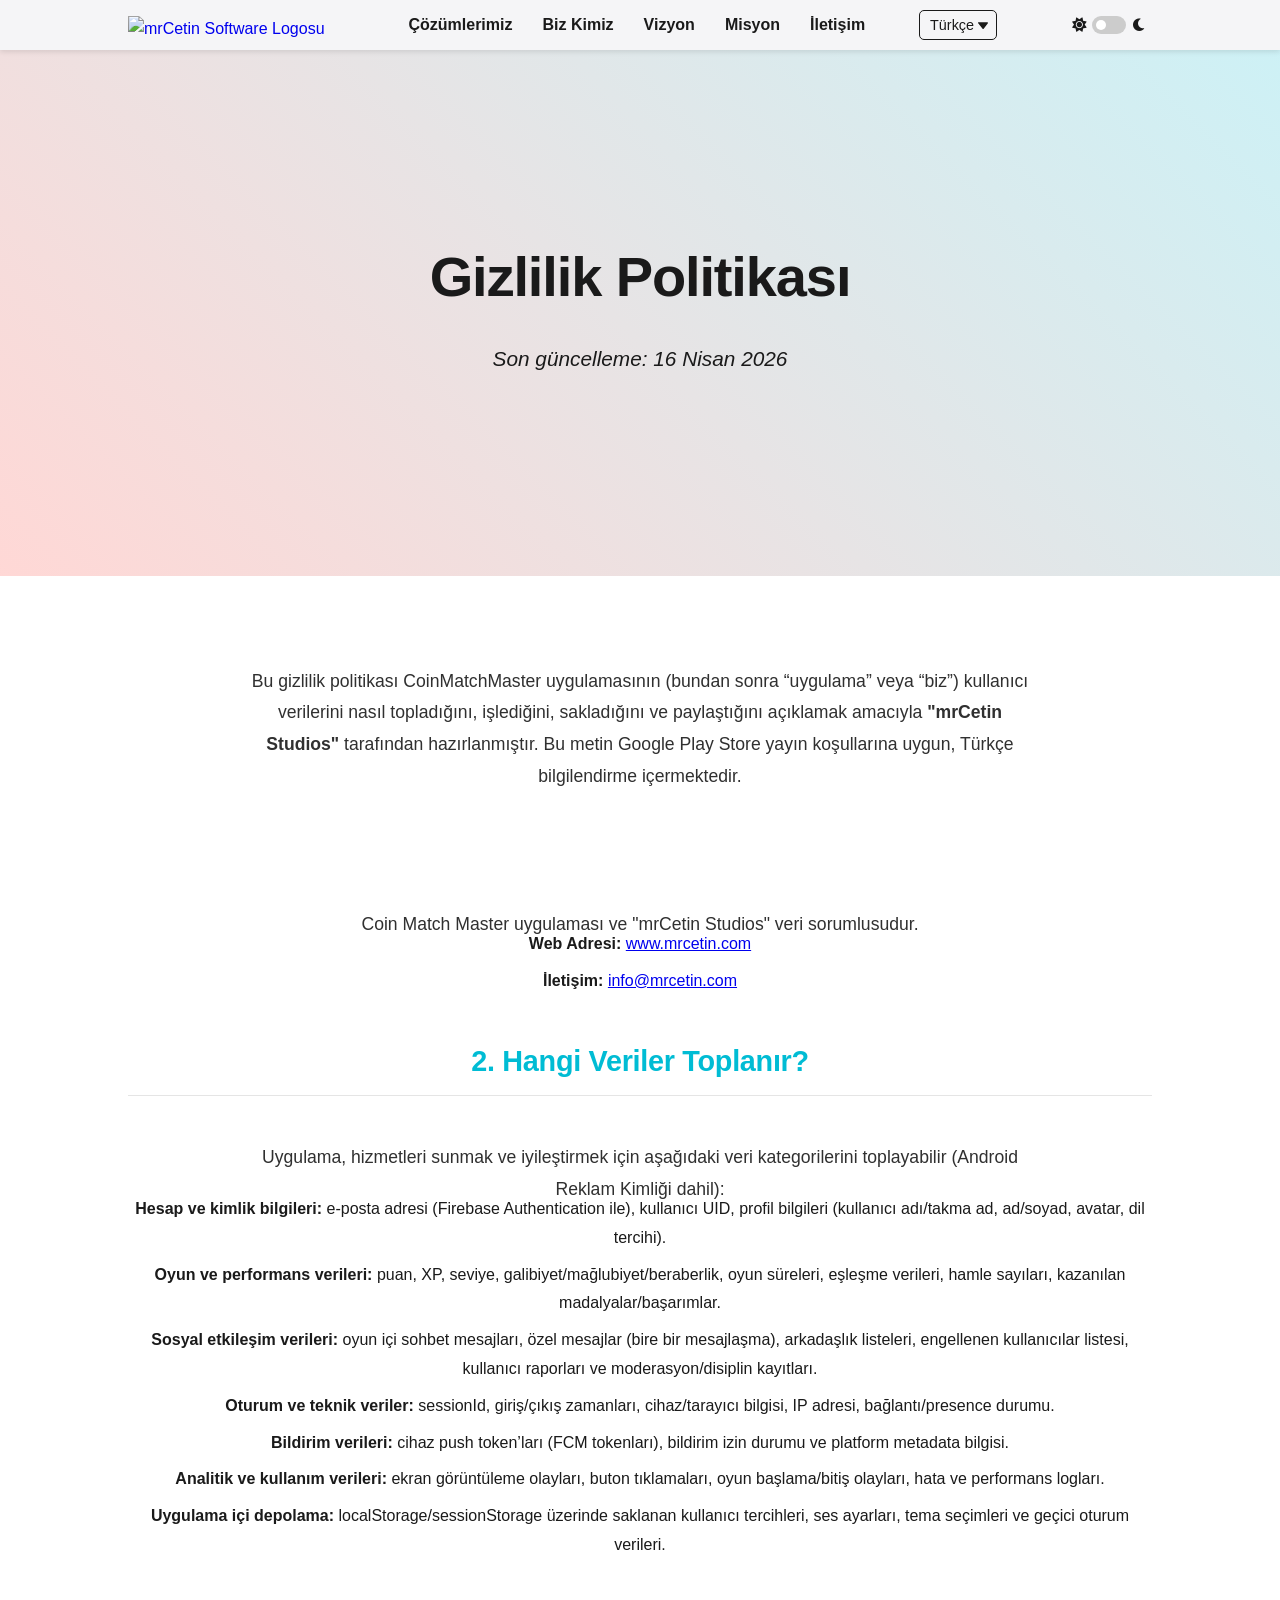
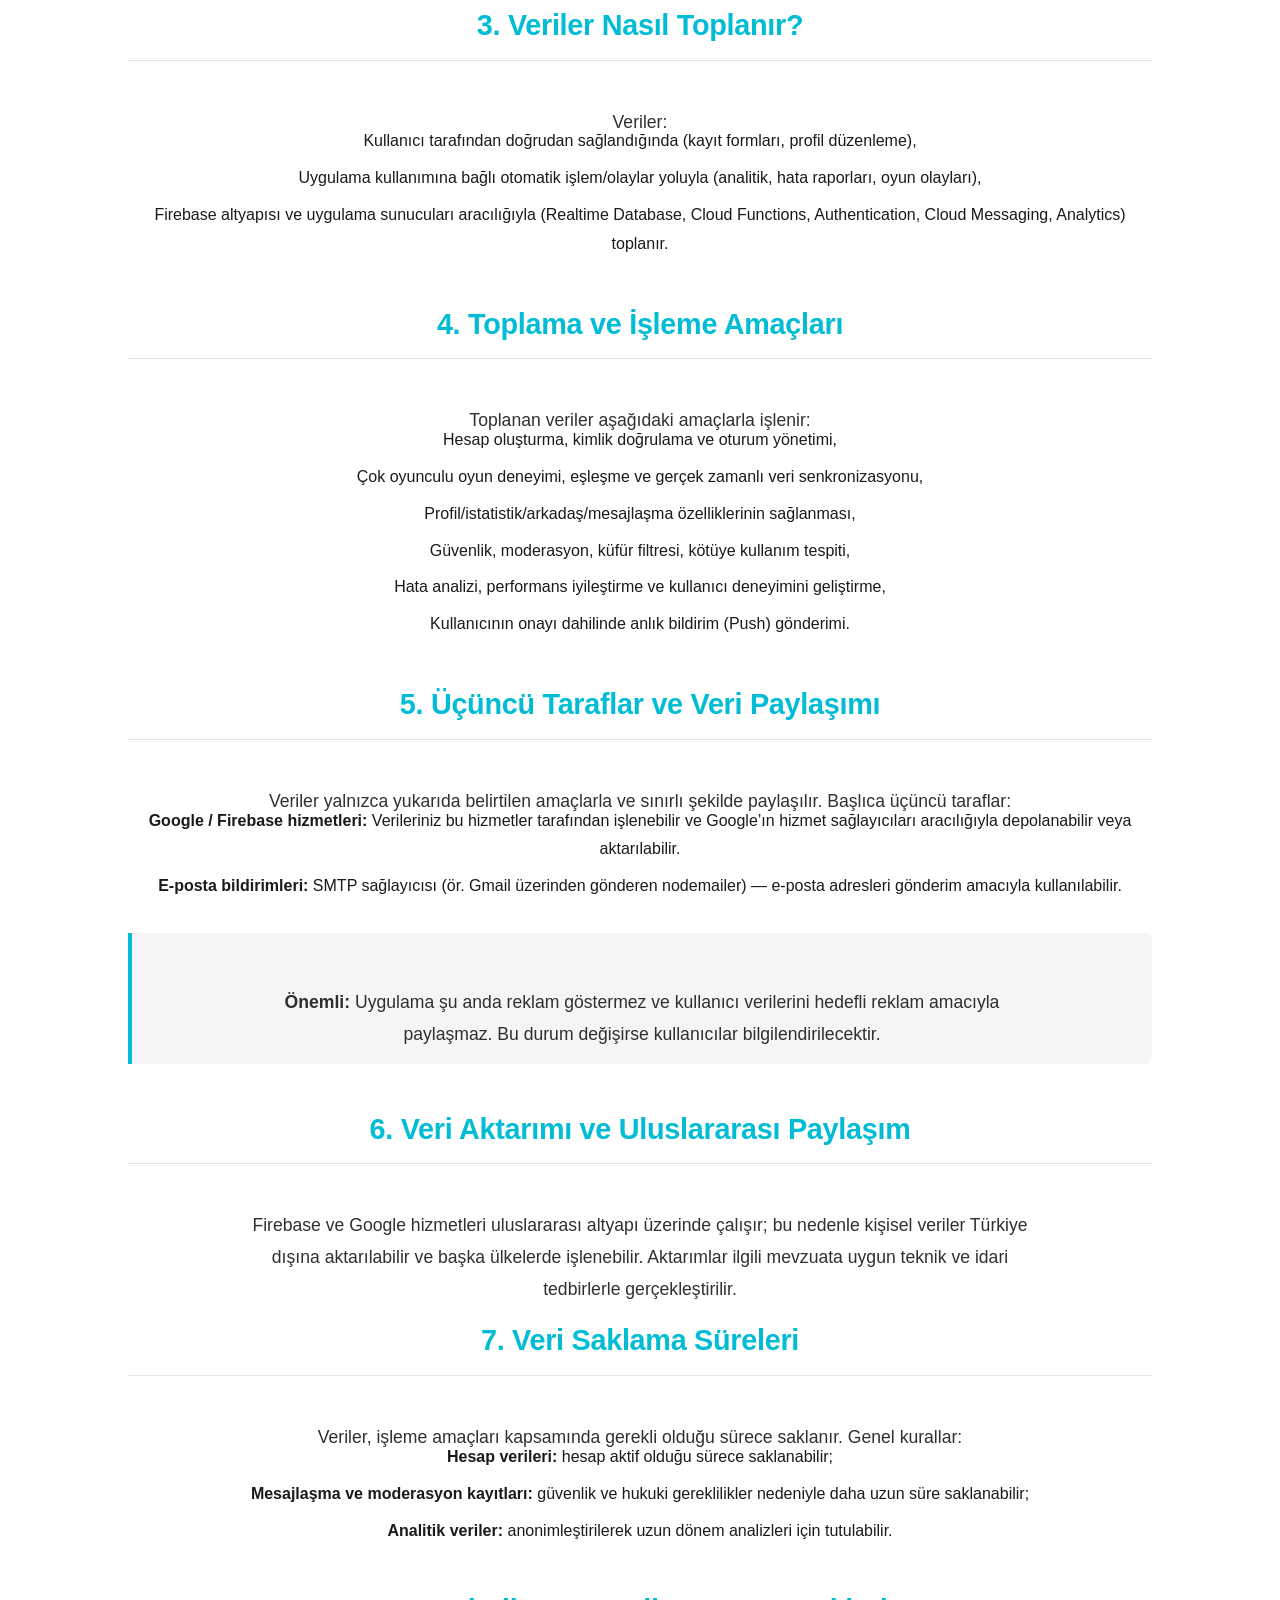
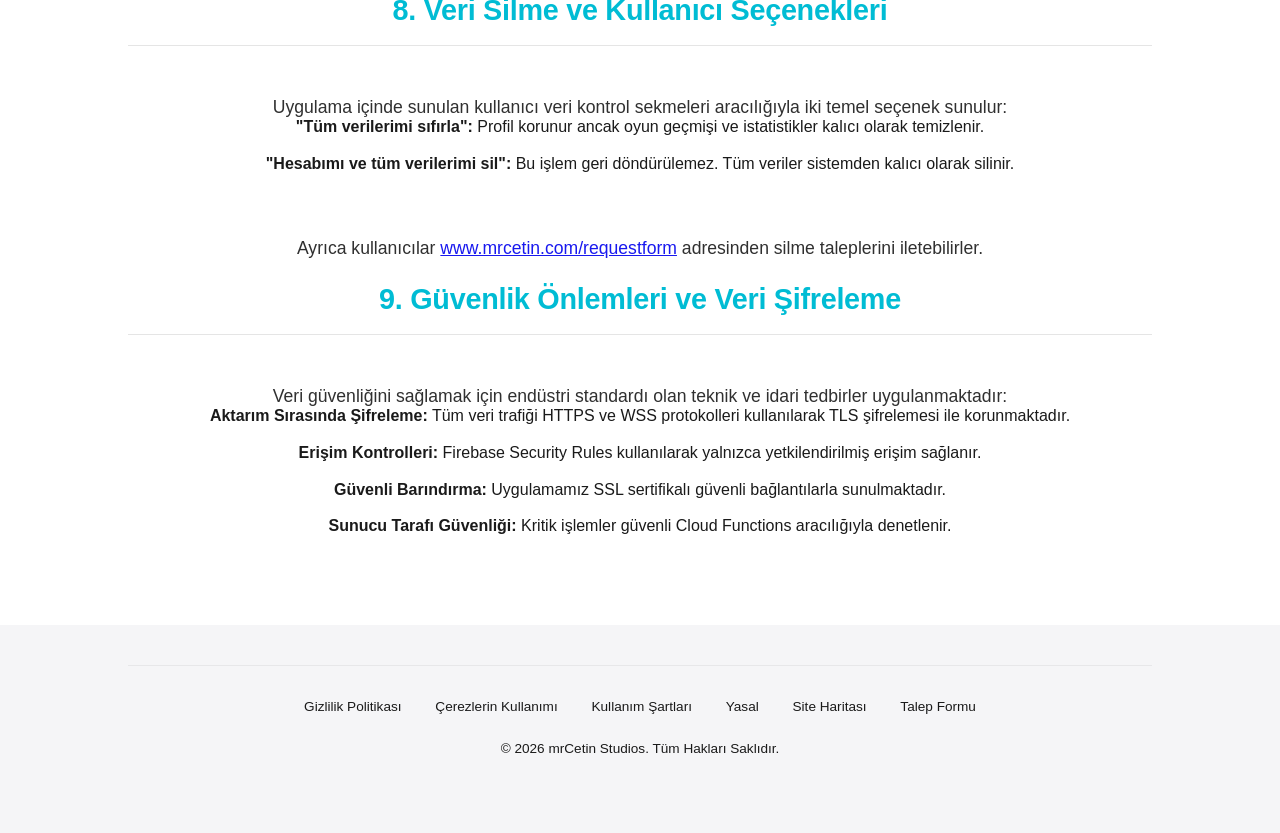
==== commit ac0a0403: "Remove home link from privacy page and update footer color variables in CSS" ====
--- a/privacy-policy.html
+++ b/privacy-policy.html
@@ -79,7 +79,7 @@
             </a>
             <nav class="main-nav">
                 <ul>
-                    <li><a href="index.html" data-i18n="nav_home">Ana Sayfa</a></li>
+                    <!-- Home link removed for privacy page -->
                     <li><a href="index.html#applications" data-i18n="nav_applications">Çözümlerimiz</a></li>
                     <li><a href="index.html#about-us" data-i18n="nav_about_us">Biz Kimiz</a></li>
                     <li><a href="index.html#vision" data-i18n="nav_vision">Vizyon</a></li>
@@ -119,7 +119,7 @@
     <div class="mobile-menu" id="mobile-menu">
                 <nav>
             <ul>
-                <li><a href="index.html" data-i18n="nav_home">Ana Sayfa</a></li>
+                <!-- Home link removed for privacy page mobile menu -->
             </ul>
         </nav>
         <div class="language-selector">
@@ -160,8 +160,7 @@
 
         <article class="privacy-content section">
             <div class="container">
-            <a href="index.html" class="back-link"><i class="fas fa-arrow-left"></i> <span data-i18n="back_to_home">Ana Sayfaya Dön</span></a>
-
+            <!-- 'Ana Sayfaya Dön' link removed as requested -->
             <div id="privacy-body">
                 <p>Bu gizlilik politikası CoinMatchMaster uygulamasının (bundan sonra “uygulama” veya “biz”) kullanıcı verilerini nasıl topladığını, işlediğini, sakladığını ve paylaştığını açıklamak amacıyla <strong>"mrCetin Studios"</strong> tarafından hazırlanmıştır. Bu metin Google Play Store yayın koşullarına uygun, Türkçe bilgilendirme içermektedir.</p>
 
--- a/style.css
+++ b/style.css
@@ -6,8 +6,9 @@
     --color-accent-secondary: #FF3B30;
     --color-header-background: #F5F5F7;
     --color-header-text: #1A1A1A;
-    --color-footer-background: #1A1A1A;
-    --color-footer-text: #A1A1A6;
+    --color-footer-background: var(--color-background-secondary);
+    --color-footer-text: #1A1A1A;
+    --color-footer-border: rgba(0,0,0,0.06);
     --color-modal-background: rgba(0,0,0,0.8);
     --color-modal-content-background: #FFFFFF;
     --color-shadow: rgba(0,0,0,0.1);
@@ -20,7 +21,9 @@
     --color-background-secondary: #2C2C2E;
     --color-header-background: #1A1A1A;
     --color-header-text: #FFFFFF;
+    --color-footer-background: #1A1A1A;
     --color-footer-text: #8E8E93;
+    --color-footer-border: rgba(255,255,255,0.1);
     --color-modal-content-background: #2C2C2E;
     --color-shadow: rgba(255,255,255,0.2);
     --logo-filter: brightness(0) invert(1);
@@ -488,7 +491,7 @@
 }
 
 footer .container {
-    border-top: 1px solid rgba(255,255,255,0.1);
+    border-top: 1px solid var(--color-footer-border);
     padding-top: 30px;
 }
 
